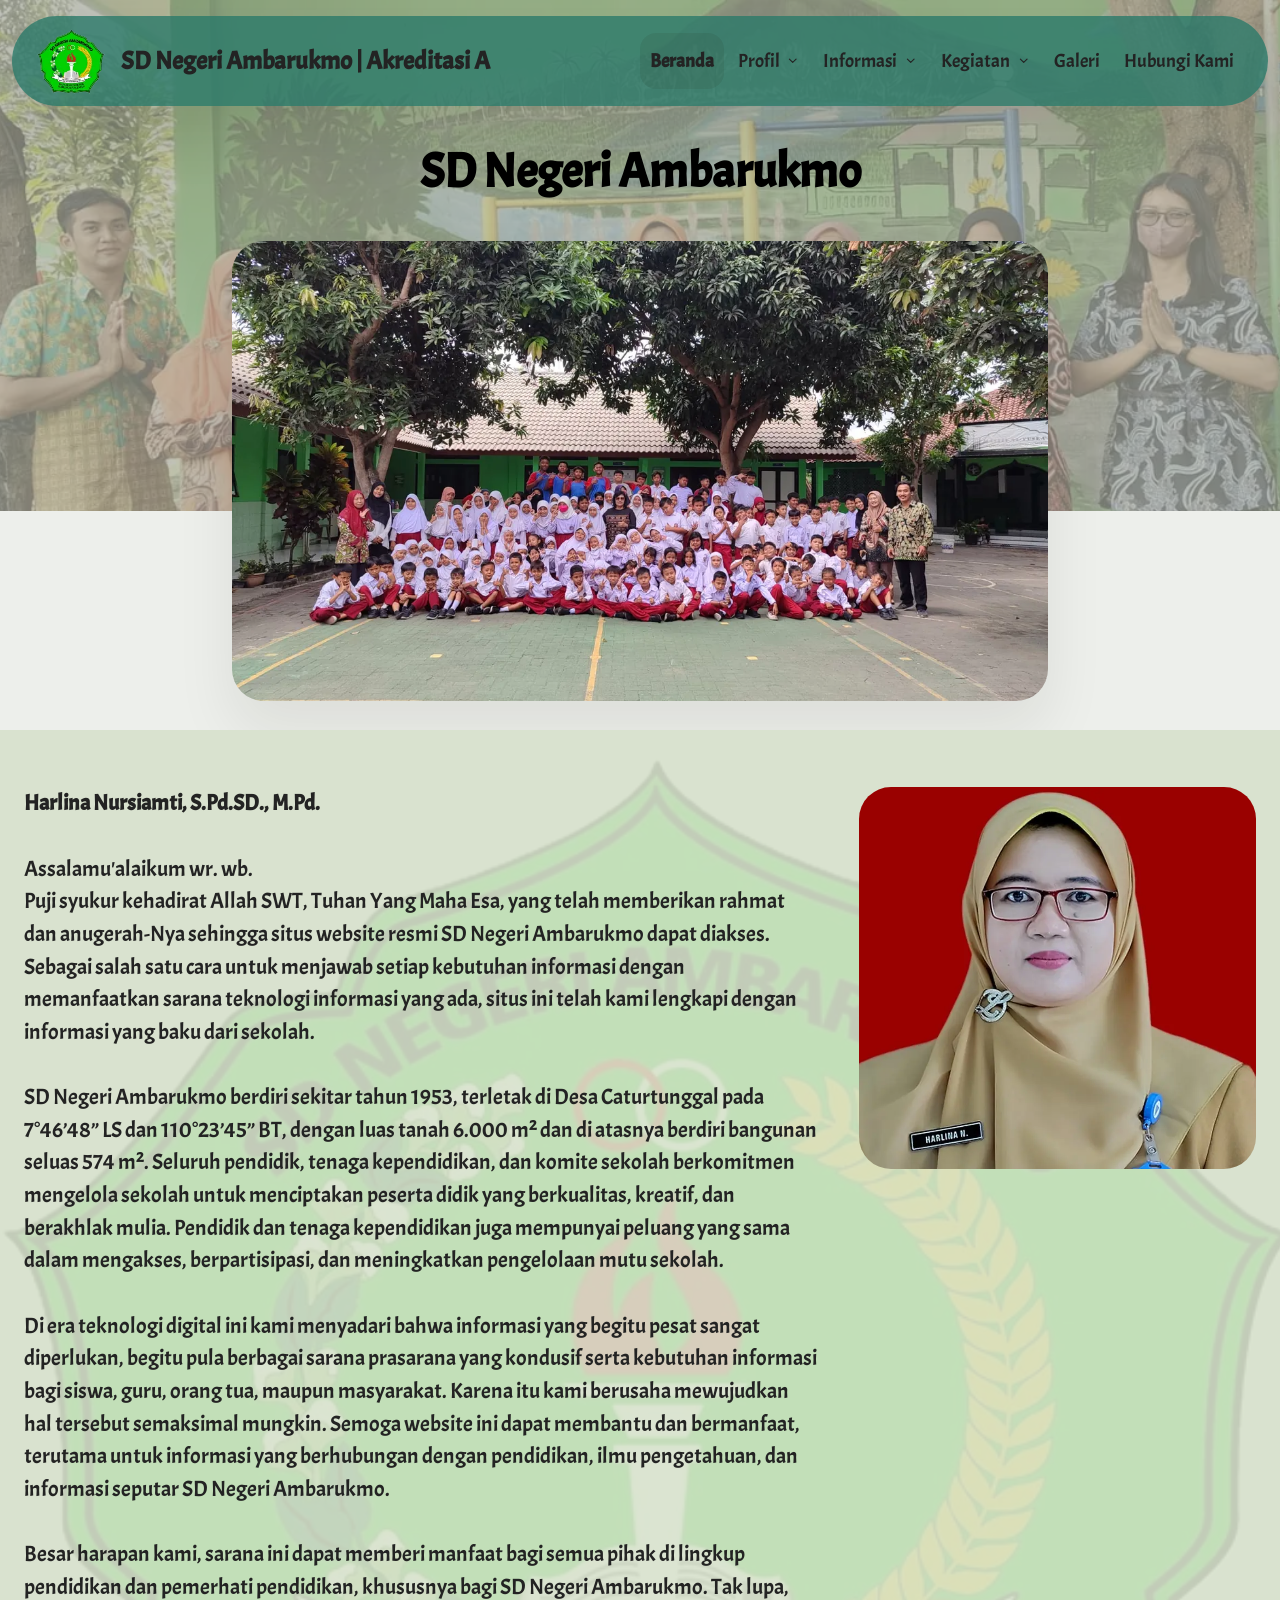
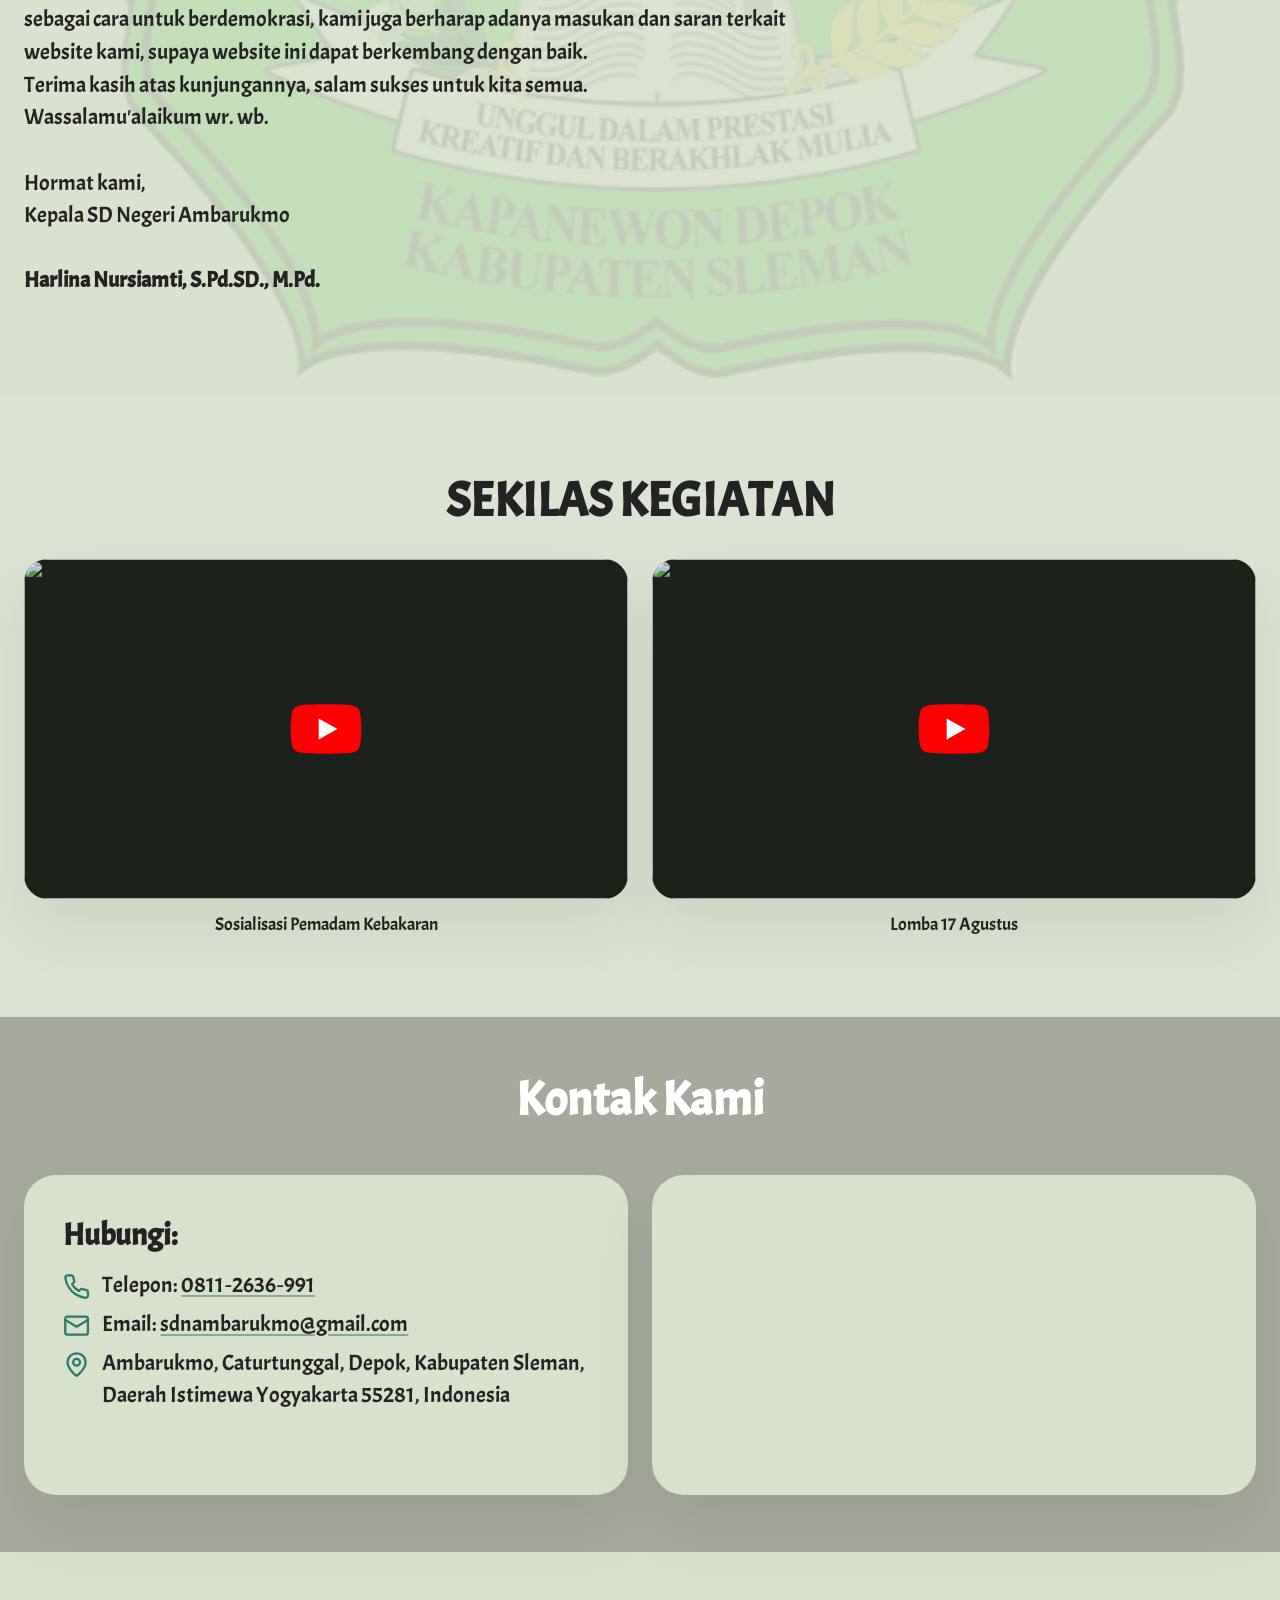
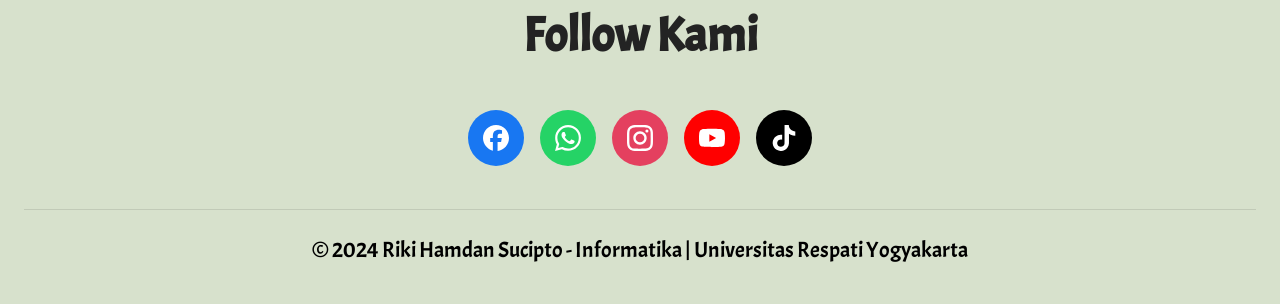
==== index.html @ 914d2e3a "Desain ulang halaman Ekstrakurikuler, Kegiatan Sekolah, SEDAMBA, dan Parenting - Ekstrakurikuler: ju" ====
<!DOCTYPE html>
<html lang="id">
<head>
<meta charset="utf-8">
<meta name="viewport" content="width=device-width, initial-scale=1">
<title>SD Negeri Ambarukmo | Akreditasi A - Caturtunggal, Depok, Sleman</title>
<meta name="description" content="Website resmi SD Negeri Ambarukmo, sekolah dasar terakreditasi A di Caturtunggal, Depok, Sleman, Yogyakarta. Profil, kegiatan, pendaftaran, dan kontak sekolah.">
<meta name="theme-color" content="#2b7a69">
<meta property="og:type" content="website">
<meta property="og:title" content="SD Negeri Ambarukmo | Akreditasi A - Caturtunggal, Depok, Sleman">
<meta property="og:description" content="Website resmi SD Negeri Ambarukmo, sekolah dasar terakreditasi A di Caturtunggal, Depok, Sleman, Yogyakarta. Profil, kegiatan, pendaftaran, dan kontak sekolah.">
<meta property="og:image" content="assets/img/foto-bersama.webp">
<link rel="icon" href="assets/img/logo-sd-2.webp" type="image/webp">
<link rel="preload" href="assets/fonts/acme-400.woff2" as="font" type="font/woff2" crossorigin>
<link rel="stylesheet" href="assets/css/style.css?v=d9c08ebc">
<style>@media (max-width:767px){[style*="assets/img/bg-video.webp"]{background-image:url(assets/img/bg-video-640.webp)!important}[style*="assets/img/ganti-bg-sdn.webp"]{background-image:url(assets/img/ganti-bg-sdn-640.webp)!important}}</style>
<script>document.documentElement.classList.add('js')</script>
</head>
<body>
<a class="skip-link" href="#konten">Langsung ke konten</a>
<header class="site-header">
  <nav class="navbar" aria-label="Menu utama">
    <a class="brand" href="index.html">
      <img src="assets/img/logo-sd-2.webp" width="66" height="62" alt="Logo SD Negeri Ambarukmo">
      <span class="brand__text">SD Negeri Ambarukmo<span class="brand__sep"> | </span><span class="brand__badge">Akreditasi A</span></span>
    </a>
    <button type="button" class="nav-toggle" aria-expanded="false" aria-controls="menu-utama" aria-label="Buka menu"><span></span><span></span><span></span></button>
    <div class="nav" id="menu-utama">
      <ul class="nav__list">
        <li class="nav__item"><a class="nav__link" href="index.html" aria-current="page">Beranda</a></li>
        <li class="nav__item nav__item--dropdown">
          <button type="button" class="nav__link" aria-expanded="false" aria-controls="dd-1">Profil<svg class="nav__caret" viewBox="0 0 24 24" fill="none" stroke="currentColor" stroke-width="2" stroke-linecap="round" stroke-linejoin="round" aria-hidden="true"><path d="m6 9 6 6 6-6"/></svg></button>
          <div class="dropdown" id="dd-1"><ul class="dropdown__list">
            <li><a href="visi-misi.html">Visi &amp; Misi</a></li>
            <li><a href="guru-pegawai.html">Guru &amp; Pegawai</a></li>
          </ul></div>
        </li>
        <li class="nav__item nav__item--dropdown">
          <button type="button" class="nav__link" aria-expanded="false" aria-controls="dd-2">Informasi<svg class="nav__caret" viewBox="0 0 24 24" fill="none" stroke="currentColor" stroke-width="2" stroke-linecap="round" stroke-linejoin="round" aria-hidden="true"><path d="m6 9 6 6 6-6"/></svg></button>
          <div class="dropdown" id="dd-2"><ul class="dropdown__list">
            <li><a href="pendaftaran.html">Pendaftaran</a></li>
            <li><a href="pengumuman.html">Pengumuman</a></li>
            <li><a href="fasilitas.html">Fasilitas</a></li>
          </ul></div>
        </li>
        <li class="nav__item nav__item--dropdown">
          <button type="button" class="nav__link" aria-expanded="false" aria-controls="dd-3">Kegiatan<svg class="nav__caret" viewBox="0 0 24 24" fill="none" stroke="currentColor" stroke-width="2" stroke-linecap="round" stroke-linejoin="round" aria-hidden="true"><path d="m6 9 6 6 6-6"/></svg></button>
          <div class="dropdown" id="dd-3"><ul class="dropdown__list">
            <li><a href="ekstrakurikuler.html">Ekstrakurikuler</a></li>
            <li><a href="kegiatan-sekolah.html">Kegiatan Sekolah</a></li>
            <li><a href="komunitas-sedamba.html">Komunitas Belajar SEDAMBA</a></li>
            <li><a href="parenting.html">Kegiatan Parenting</a></li>
          </ul></div>
        </li>
        <li class="nav__item"><a class="nav__link" href="galeri.html">Galeri</a></li>
        <li class="nav__item"><a class="nav__link" href="hubungi-kami.html">Hubungi Kami</a></li>
      </ul>
    </div>
  </nav>
</header>
<main id="konten">
<section class="hero parallax" style="background-image:url(assets/img/ganti-bg-sdn.webp)">
  <div class="container">
    <h1 class="d2"><b>SD Negeri Ambarukmo</b></h1>
    <div class="ph hero__img"><img src="assets/img/foto-bersama.webp" srcset="assets/img/foto-bersama-640.webp 640w, assets/img/foto-bersama.webp 1200w" sizes="(max-width: 860px) 100vw, 816px" width="1200" height="676" alt="Foto bersama siswa dan guru di halaman SD Negeri Ambarukmo" fetchpriority="high" decoding="async"></div>
  </div>
</section>
<section class="section" style="background-image:url(assets/img/logo-sd.webp);--overlay:var(--sage);--overlay-opacity:0.9;padding-top:clamp(3rem,2rem + 2vw,4rem);padding-bottom:clamp(4rem,3rem + 4vw,9rem)" aria-labelledby="sambutan">
  <div class="container">
    <div class="welcome">
      <div class="welcome__text d7" data-reveal>
        <h2 class="sr-only" id="sambutan">Sambutan Kepala Sekolah</h2>
        <p><b>Harlina Nursiamti, S.Pd.SD., M.Pd.</b></p>
        <p>Assalamu'alaikum wr. wb.<br>Puji syukur kehadirat Allah SWT, Tuhan Yang Maha Esa, yang telah memberikan rahmat dan anugerah-Nya sehingga situs website resmi SD Negeri Ambarukmo dapat diakses. Sebagai salah satu cara untuk menjawab setiap kebutuhan informasi dengan memanfaatkan sarana teknologi informasi yang ada, situs ini telah kami lengkapi dengan informasi yang baku dari sekolah.</p>
        <p>SD Negeri Ambarukmo berdiri sekitar tahun 1953, terletak di Desa Caturtunggal pada 7°46’48” LS dan 110°23’45” BT, dengan luas tanah 6.000 m² dan di atasnya berdiri bangunan seluas 574 m². Seluruh pendidik, tenaga kependidikan, dan komite sekolah berkomitmen mengelola sekolah untuk menciptakan peserta didik yang berkualitas, kreatif, dan berakhlak mulia. Pendidik dan tenaga kependidikan juga mempunyai peluang yang sama dalam mengakses, berpartisipasi, dan meningkatkan pengelolaan mutu sekolah.</p>
        <p>Di era teknologi digital ini kami menyadari bahwa informasi yang begitu pesat sangat diperlukan, begitu pula berbagai sarana prasarana yang kondusif serta kebutuhan informasi bagi siswa, guru, orang tua, maupun masyarakat. Karena itu kami berusaha mewujudkan hal tersebut semaksimal mungkin. Semoga website ini dapat membantu dan bermanfaat, terutama untuk informasi yang berhubungan dengan pendidikan, ilmu pengetahuan, dan informasi seputar SD Negeri Ambarukmo.</p>
        <p>Besar harapan kami, sarana ini dapat memberi manfaat bagi semua pihak di lingkup pendidikan dan pemerhati pendidikan, khususnya bagi SD Negeri Ambarukmo. Tak lupa, sebagai cara untuk berdemokrasi, kami juga berharap adanya masukan dan saran terkait website kami, supaya website ini dapat berkembang dengan baik.<br>Terima kasih atas kunjungannya, salam sukses untuk kita semua.<br>Wassalamu'alaikum wr. wb.</p>
        <p>Hormat kami,<br>Kepala SD Negeri Ambarukmo</p>
        <p><b>Harlina Nursiamti, S.Pd.SD., M.Pd.</b></p>
      </div>
      <div data-reveal style="--delay:150ms" class="ph welcome__img"><img src="assets/img/foto-kepsek-2.webp" width="726" height="697" alt="Harlina Nursiamti, Kepala SD Negeri Ambarukmo" loading="lazy" decoding="async"></div>
    </div>
  </div>
</section>
<section class="section parallax" style="background-image:url(assets/img/bg-video.webp);--overlay:var(--sage);--overlay-opacity:.8" aria-labelledby="sekilas">
  <div class="container">
    <h2 class="d2 title title--sm" id="sekilas" data-reveal><b>SEKILAS KEGIATAN</b></h2>
    <div class="video-grid">
      <div data-reveal style="--delay:0ms">
        <button type="button" class="yt" data-id="W-Ch2rx0Jng" aria-label="Putar video: Sosialisasi Pemadam Kebakaran">
          <img src="https://i.ytimg.com/vi/W-Ch2rx0Jng/hqdefault.jpg" alt="" loading="lazy" decoding="async" width="480" height="360"><svg class="yt__play" viewBox="0 0 68 48" aria-hidden="true"><path d="M66.5 7.7a8.5 8.5 0 0 0-6-6C55.2.3 34 .3 34 .3s-21.2 0-26.5 1.4a8.5 8.5 0 0 0-6 6C.1 13 .1 24 .1 24s0 11 1.4 16.3a8.5 8.5 0 0 0 6 6C12.8 47.7 34 47.7 34 47.7s21.2 0 26.5-1.4a8.5 8.5 0 0 0 6-6C67.9 35 67.9 24 67.9 24s0-11-1.4-16.3z" fill="#f00"/><path d="m45 24-18-10v20z" fill="#fff"/></svg>
        </button>
        <p class="video-caption d4">Sosialisasi Pemadam Kebakaran</p>
      </div>
      <div data-reveal style="--delay:120ms">
        <button type="button" class="yt" data-id="mRiZIkrYxCs" aria-label="Putar video: Lomba 17 Agustus">
          <img src="https://i.ytimg.com/vi/mRiZIkrYxCs/hqdefault.jpg" alt="" loading="lazy" decoding="async" width="480" height="360"><svg class="yt__play" viewBox="0 0 68 48" aria-hidden="true"><path d="M66.5 7.7a8.5 8.5 0 0 0-6-6C55.2.3 34 .3 34 .3s-21.2 0-26.5 1.4a8.5 8.5 0 0 0-6 6C.1 13 .1 24 .1 24s0 11 1.4 16.3a8.5 8.5 0 0 0 6 6C12.8 47.7 34 47.7 34 47.7s21.2 0 26.5-1.4a8.5 8.5 0 0 0 6-6C67.9 35 67.9 24 67.9 24s0-11-1.4-16.3z" fill="#f00"/><path d="m45 24-18-10v20z" fill="#fff"/></svg>
        </button>
        <p class="video-caption d4">Lomba 17 Agustus</p>
      </div>
    </div>
  </div>
</section>
<section class="section section--tight section--contact" aria-labelledby="kontak">
  <div class="container">
    <h2 class="d2 title section-title" id="kontak" data-reveal><b>Kontak Kami</b></h2>
    <div class="contact">
      <div class="contact__card" data-reveal>
        <h3 class="d5"><b>Hubungi:</b></h3>
        <ul class="contact__list d7">
          <li><svg viewBox="0 0 24 24" fill="none" stroke="currentColor" stroke-width="2" stroke-linecap="round" stroke-linejoin="round" aria-hidden="true"><path d="M22 16.9v3a2 2 0 0 1-2.2 2 19.8 19.8 0 0 1-8.6-3.1 19.5 19.5 0 0 1-6-6A19.8 19.8 0 0 1 2.1 4.2 2 2 0 0 1 4.1 2h3a2 2 0 0 1 2 1.7c.1 1 .4 1.9.7 2.8a2 2 0 0 1-.5 2.1L8 9.9a16 16 0 0 0 6 6l1.3-1.3a2 2 0 0 1 2.1-.4c.9.3 1.8.6 2.8.7a2 2 0 0 1 1.7 2z"/></svg><span>Telepon: <a href="tel:+628112636991">0811&#8209;2636&#8209;991</a></span></li>
          
          <li><svg viewBox="0 0 24 24" fill="none" stroke="currentColor" stroke-width="2" stroke-linecap="round" stroke-linejoin="round" aria-hidden="true"><rect x="2" y="4" width="20" height="16" rx="2"/><path d="m22 7-10 6L2 7"/></svg><span>Email: <a href="mailto:sdnambarukmo@gmail.com">sdnambarukmo@gmail.com</a></span></li>
          <li><svg viewBox="0 0 24 24" fill="none" stroke="currentColor" stroke-width="2" stroke-linecap="round" stroke-linejoin="round" aria-hidden="true"><path d="M20 10c0 6-8 12-8 12S4 16 4 10a8 8 0 0 1 16 0z"/><circle cx="12" cy="10" r="3"/></svg><span>Ambarukmo, Caturtunggal, Depok, Kabupaten Sleman, Daerah Istimewa Yogyakarta 55281, Indonesia</span></li>
        </ul>
      </div>
      <div class="map" data-reveal style="--delay:120ms">
        <iframe src="https://www.google.com/maps?q=SD+Negeri+Ambarukmo,+Caturtunggal,+Depok,+Sleman&output=embed" title="Peta lokasi SD Negeri Ambarukmo" loading="lazy" referrerpolicy="no-referrer-when-downgrade"></iframe>
      </div>
    </div>
  </div>
</section>
</main>
<footer class="site-footer" aria-labelledby="follow">
  <div class="container">
    <h2 class="d2 title" id="follow" data-reveal><b>Follow Kami</b></h2>
    <div class="social" data-reveal>
      <a href="https://www.facebook.com/sdnambarukmo" target="_blank" rel="noopener" style="--c:#1877f2" aria-label="Facebook SD Negeri Ambarukmo"><svg viewBox="0 0 24 24" aria-hidden="true"><path d="M9.101 23.691v-7.98H6.627v-3.667h2.474v-1.58c0-4.085 1.848-5.978 5.858-5.978.401 0 .955.042 1.468.103a8.68 8.68 0 0 1 1.141.195v3.325a8.623 8.623 0 0 0-.653-.036 26.805 26.805 0 0 0-.733-.009c-.707 0-1.259.096-1.675.309a1.686 1.686 0 0 0-.679.622c-.258.42-.374.995-.374 1.752v1.297h3.919l-.386 2.103-.287 1.564h-3.246v8.245C19.396 23.238 24 18.179 24 12.044c0-6.627-5.373-12-12-12s-12 5.373-12 12c0 5.628 3.874 10.35 9.101 11.647Z"/></svg></a>
      <a href="https://wa.me/6281328783862" target="_blank" rel="noopener" style="--c:#25d366" aria-label="WhatsApp SD Negeri Ambarukmo"><svg viewBox="0 0 24 24" aria-hidden="true"><path d="M17.472 14.382c-.297-.149-1.758-.867-2.03-.967-.273-.099-.471-.148-.67.15-.197.297-.767.966-.94 1.164-.173.199-.347.223-.644.075-.297-.15-1.255-.463-2.39-1.475-.883-.788-1.48-1.761-1.653-2.059-.173-.297-.018-.458.13-.606.134-.133.298-.347.446-.52.149-.174.198-.298.298-.497.099-.198.05-.371-.025-.52-.075-.149-.669-1.612-.916-2.207-.242-.579-.487-.5-.669-.51-.173-.008-.371-.01-.57-.01-.198 0-.52.074-.792.372-.272.297-1.04 1.016-1.04 2.479 0 1.462 1.065 2.875 1.213 3.074.149.198 2.096 3.2 5.077 4.487.709.306 1.262.489 1.694.625.712.227 1.36.195 1.871.118.571-.085 1.758-.719 2.006-1.413.248-.694.248-1.289.173-1.413-.074-.124-.272-.198-.57-.347m-5.421 7.403h-.004a9.87 9.87 0 01-5.031-1.378l-.361-.214-3.741.982.998-3.648-.235-.374a9.86 9.86 0 01-1.51-5.26c.001-5.45 4.436-9.884 9.888-9.884 2.64 0 5.122 1.03 6.988 2.898a9.825 9.825 0 012.893 6.994c-.003 5.45-4.437 9.884-9.885 9.884m8.413-18.297A11.815 11.815 0 0012.05 0C5.495 0 .16 5.335.157 11.892c0 2.096.547 4.142 1.588 5.945L.057 24l6.305-1.654a11.882 11.882 0 005.683 1.448h.005c6.554 0 11.89-5.335 11.893-11.893a11.821 11.821 0 00-3.48-8.413Z"/></svg></a>
      <a href="https://www.instagram.com/sdn_ambarukmo" target="_blank" rel="noopener" style="--c:#e4405f" aria-label="Instagram SD Negeri Ambarukmo"><svg viewBox="0 0 24 24" aria-hidden="true"><path d="M7.0301.084c-1.2768.0602-2.1487.264-2.911.5634-.7888.3075-1.4575.72-2.1228 1.3877-.6652.6677-1.075 1.3368-1.3802 2.127-.2954.7638-.4956 1.6365-.552 2.914-.0564 1.2775-.0689 1.6882-.0626 4.947.0062 3.2586.0206 3.6671.0825 4.9473.061 1.2765.264 2.1482.5635 2.9107.308.7889.72 1.4573 1.388 2.1228.6679.6655 1.3365 1.0743 2.1285 1.38.7632.295 1.6361.4961 2.9134.552 1.2773.056 1.6884.069 4.9462.0627 3.2578-.0062 3.668-.0207 4.9478-.0814 1.28-.0607 2.147-.2652 2.9098-.5633.7889-.3086 1.4578-.72 2.1228-1.3881.665-.6682 1.0745-1.3378 1.3795-2.1284.2957-.7632.4966-1.636.552-2.9124.056-1.2809.0692-1.6898.063-4.948-.0063-3.2583-.021-3.6668-.0817-4.9465-.0607-1.2797-.264-2.1487-.5633-2.9117-.3084-.7889-.72-1.4568-1.3876-2.1228C21.2982 1.33 20.628.9208 19.8378.6165 19.074.321 18.2017.1197 16.9244.0645 15.6471.0093 15.236-.005 11.977.0014 8.718.0076 8.31.0215 7.0301.0839m.1402 21.6932c-1.17-.0509-1.8053-.2453-2.2287-.408-.5606-.216-.96-.4771-1.3819-.895-.422-.4178-.6811-.8186-.9-1.378-.1644-.4234-.3624-1.058-.4171-2.228-.0595-1.2645-.072-1.6442-.079-4.848-.007-3.2037.0053-3.583.0607-4.848.05-1.169.2456-1.805.408-2.2282.216-.5613.4762-.96.895-1.3816.4188-.4217.8184-.6814 1.3783-.9003.423-.1651 1.0575-.3614 2.227-.4171 1.2655-.06 1.6447-.072 4.848-.079 3.2033-.007 3.5835.005 4.8495.0608 1.169.0508 1.8053.2445 2.228.408.5608.216.96.4754 1.3816.895.4217.4194.6816.8176.9005 1.3787.1653.4217.3617 1.056.4169 2.2263.0602 1.2655.0739 1.645.0796 4.848.0058 3.203-.0055 3.5834-.061 4.848-.051 1.17-.245 1.8055-.408 2.2294-.216.5604-.4763.96-.8954 1.3814-.419.4215-.8181.6811-1.3783.9-.4224.1649-1.0577.3617-2.2262.4174-1.2656.0595-1.6448.072-4.8493.079-3.2045.007-3.5825-.006-4.848-.0608M16.953 5.5864A1.44 1.44 0 1 0 18.39 4.144a1.44 1.44 0 0 0-1.437 1.4424M5.8385 12.012c.0067 3.4032 2.7706 6.1557 6.173 6.1493 3.4026-.0065 6.157-2.7701 6.1506-6.1733-.0065-3.4032-2.771-6.1565-6.174-6.1498-3.403.0067-6.156 2.771-6.1496 6.1738M8 12.0077a4 4 0 1 1 4.008 3.9921A3.9996 3.9996 0 0 1 8 12.0077"/></svg></a>
      <a href="https://www.youtube.com/@sdnambarukmo7962" target="_blank" rel="noopener" style="--c:#ff0000" aria-label="YouTube SD Negeri Ambarukmo"><svg viewBox="0 0 24 24" aria-hidden="true"><path d="M23.498 6.186a3.016 3.016 0 0 0-2.122-2.136C19.505 3.545 12 3.545 12 3.545s-7.505 0-9.377.505A3.017 3.017 0 0 0 .502 6.186C0 8.07 0 12 0 12s0 3.93.502 5.814a3.016 3.016 0 0 0 2.122 2.136c1.871.505 9.376.505 9.376.505s7.505 0 9.377-.505a3.015 3.015 0 0 0 2.122-2.136C24 15.93 24 12 24 12s0-3.93-.502-5.814zM9.545 15.568V8.432L15.818 12l-6.273 3.568z"/></svg></a>
      <a href="https://www.tiktok.com/@sdnegeriambarukmo" target="_blank" rel="noopener" style="--c:#000000" aria-label="TikTok SD Negeri Ambarukmo"><svg viewBox="0 0 24 24" aria-hidden="true"><path d="M12.525.02c1.31-.02 2.61-.01 3.91-.02.08 1.53.63 3.09 1.75 4.17 1.12 1.11 2.7 1.62 4.24 1.79v4.03c-1.44-.05-2.89-.35-4.2-.97-.57-.26-1.1-.59-1.62-.93-.01 2.92.01 5.84-.02 8.75-.08 1.4-.54 2.79-1.35 3.94-1.31 1.92-3.58 3.17-5.91 3.21-1.43.08-2.86-.31-4.08-1.03-2.02-1.19-3.44-3.37-3.65-5.71-.02-.5-.03-1-.01-1.49.18-1.9 1.12-3.72 2.58-4.96 1.66-1.44 3.98-2.13 6.15-1.72.02 1.48-.04 2.96-.04 4.44-.99-.32-2.15-.23-3.02.37-.63.41-1.11 1.04-1.36 1.75-.21.51-.15 1.07-.14 1.61.24 1.64 1.82 3.02 3.5 2.87 1.12-.01 2.19-.66 2.77-1.61.19-.33.4-.67.41-1.06.1-1.79.06-3.57.07-5.36.01-4.03-.01-8.05.02-12.07z"/></svg></a>
    </div>
    <p class="copyright d7">© 2024 Riki Hamdan Sucipto - Informatika | Universitas Respati Yogyakarta</p>
  </div>
</footer>
<script src="assets/js/main.js?v=ad263954" defer></script>
</body>
</html>
---- assets/css/style.css ----
/* SD Negeri Ambarukmo: gaya utama (meniru tema StartM5 dari versi Mobirise) */

@font-face{font-family:'Acme';font-style:normal;font-weight:400;font-display:swap;src:url(../fonts/acme-400.woff2) format('woff2')}
@font-face{font-family:'Kanit';font-style:normal;font-weight:300;font-display:swap;src:url(../fonts/kanit-300.woff2) format('woff2')}
@font-face{font-family:'Kanit';font-style:normal;font-weight:700;font-display:swap;src:url(../fonts/kanit-700.woff2) format('woff2')}

:root{
  --primary:#2b7a69;
  --primary-dark:#1f5e50;
  --mint:#bcef9b;
  --sage:#d7e1cc;
  --light:#edefeb;
  --gray:#a6a99c;
  --olive:#757b62;
  --text:#232323;
  --white:#fff;
  --radius:2rem;
  --radius-sm:1rem;
  --shadow:0 30px 60px 0 rgba(27,31,10,.08);
  --shadow-hover:0 18px 40px -12px rgba(27,31,10,.28);
  --ease:cubic-bezier(.22,.61,.36,1);
  --menu-h:90px;
  --font:'Acme',system-ui,-apple-system,'Segoe UI',sans-serif;
  --font-display:'Kanit','Acme',system-ui,sans-serif;
}

*,*::before,*::after{box-sizing:border-box}
html{scroll-behavior:smooth;-webkit-text-size-adjust:100%}
body{margin:0;font-family:var(--font);font-size:1.0625rem;line-height:1.5;color:var(--text);background:var(--light);overflow-x:hidden;-webkit-font-smoothing:antialiased}
img{display:block;max-width:100%;height:auto}
[hidden]{display:none!important}
a{color:var(--primary)}
a:hover{color:var(--primary-dark)}
b,strong{font-weight:700}
h1,h2,h3,h4,h5,h6,p,ul{margin:0}
button{font:inherit;color:inherit}
:focus-visible{outline:3px solid var(--primary);outline-offset:3px;border-radius:6px}
.sr-only{position:absolute;width:1px;height:1px;padding:0;margin:-1px;overflow:hidden;clip:rect(0,0,0,0);white-space:nowrap;border:0}
.skip-link{position:fixed;left:1rem;top:-4rem;z-index:2000;background:var(--primary);color:#fff;padding:.75rem 1.25rem;border-radius:100px;text-decoration:none;transition:top .2s}
.skip-link:focus{top:1rem;color:#fff}

/* ---------- tipografi (skala display Mobirise) ---------- */
.d1{font-family:var(--font-display);font-weight:300;font-size:clamp(2.4rem,1.55rem + 2.9vw,4rem);line-height:1.1}
.d2{font-family:var(--font);font-weight:400;font-size:clamp(2rem,1.45rem + 1.9vw,3rem);line-height:1.1}
.d5{font-family:var(--font);font-weight:400;font-size:clamp(1.45rem,1.2rem + .9vw,2rem);line-height:1.4}
.d7{font-family:var(--font);font-weight:400;font-size:clamp(1.1rem,1rem + .45vw,1.4rem);line-height:1.5}
.d4{font-family:var(--font);font-weight:400;font-size:clamp(1rem,.95rem + .25vw,1.2rem);line-height:1.5}
.center{text-align:center}
.title{text-align:center;margin-bottom:3rem}
.title--sm{margin-bottom:2rem}

/* ---------- layout ---------- */
.container{width:100%;max-width:1320px;margin-inline:auto;padding-inline:12px}
.container--narrow{max-width:800px}
.container-fluid{width:100%;padding-inline:12px}
@media (min-width:768px){.container{padding-inline:24px}}
@media (min-width:1400px){.container{padding-inline:12px}}

.section{position:relative;padding-block:clamp(3.5rem,2.5rem + 3vw,6rem);background:var(--bg-color,var(--light)) center/cover no-repeat;isolation:isolate}
.section::before{content:"";position:absolute;inset:0;z-index:-1;background:var(--overlay,transparent);opacity:var(--overlay-opacity,1);pointer-events:none}
.section--tight{padding-block:clamp(2.5rem,2rem + 2vw,5rem)}
.section--after-menu{padding-top:calc(var(--menu-h) + 2rem + clamp(1.5rem,1rem + 2vw,3rem))}

/* ---------- menu ---------- */
.site-header{position:fixed;top:0;left:0;right:0;z-index:1000;padding:1rem 12px 0;transition:padding .3s var(--ease);pointer-events:none}
.navbar{pointer-events:auto;position:relative;max-width:1320px;margin-inline:auto;min-height:var(--menu-h);display:flex;align-items:center;gap:1rem;padding:.5rem 1.5rem .5rem 2rem;border-radius:calc(var(--menu-h) / 2);background:rgba(43,122,105,.8);box-shadow:var(--shadow);transition:min-height .3s var(--ease),background-color .3s var(--ease),border-radius .3s var(--ease),box-shadow .3s var(--ease)}
.is-scrolled .navbar{--menu-h:72px;background:rgba(43,122,105,.94);box-shadow:0 12px 32px rgba(27,31,10,.18)}
.brand{display:flex;align-items:center;gap:1rem;min-width:0;text-decoration:none;color:var(--text)}
.brand:hover{color:var(--text)}
.brand img{height:4.1rem;width:auto;flex:none;transition:height .3s var(--ease)}
.is-scrolled .brand img{height:3.25rem}
.brand__text{font-size:2rem;line-height:1.15;font-weight:700}
.brand__badge{font-weight:700}
.nav{margin-left:auto}
.nav__list{list-style:none;display:flex;align-items:center;gap:.25rem;padding:0}
.nav__link{display:inline-flex;align-items:center;gap:.4rem;padding:16px;border-radius:1rem;font-size:1.2rem;line-height:1.5;color:var(--text);text-decoration:none;background:none;border:0;cursor:pointer;transition:background-color .25s var(--ease)}
.nav__link:hover,.nav__link[aria-current="page"],.nav__item--open>.nav__link{background:rgba(27,31,10,.08);color:var(--text)}
.nav__link[aria-current="page"]{font-weight:700}
.nav__caret{width:.7em;height:.7em;transition:transform .3s var(--ease)}
.nav__item{position:relative}
.nav__item--open>.nav__link .nav__caret{transform:rotate(180deg)}
.dropdown__list{list-style:none;margin:0;padding:0}
.dropdown{padding:12px 4px;min-width:15rem;border-radius:1.5rem;background:rgba(43,122,105,.96);box-shadow:var(--shadow)}
.dropdown a{display:block;padding:12px;margin:0 8px;border-radius:.5rem;color:var(--text);text-decoration:none;font-size:1rem;transition:background-color .2s,padding-left .25s var(--ease)}
.dropdown a:hover,.dropdown a[aria-current="page"]{background:rgba(27,31,10,.08);padding-left:18px}
.dropdown a[aria-current="page"]{font-weight:700}
.nav-toggle{display:none;margin-left:auto;width:48px;height:48px;border:0;border-radius:50%;background:none;cursor:pointer;position:relative}
.nav-toggle span{position:absolute;left:9px;right:9px;height:2px;background:var(--mint);border-radius:2px;transition:transform .3s var(--ease),opacity .2s,top .3s var(--ease)}
.nav-toggle span:nth-child(1){top:16px}.nav-toggle span:nth-child(2){top:23px}.nav-toggle span:nth-child(3){top:30px}
.nav-open .nav-toggle span:nth-child(1){top:23px;transform:rotate(45deg)}
.nav-open .nav-toggle span:nth-child(2){opacity:0}
.nav-open .nav-toggle span:nth-child(3){top:23px;transform:rotate(-45deg)}

@media (min-width:1101px){
  .dropdown{position:absolute;top:calc(100% + 10px);left:0;opacity:0;visibility:hidden;transform:translateY(8px);transition:opacity .25s var(--ease),transform .25s var(--ease),visibility .25s}
  .dropdown::before{content:"";position:absolute;left:0;right:0;top:-12px;height:12px}
  .nav__item--dropdown:hover>.dropdown,.nav__item--open>.dropdown{opacity:1;visibility:visible;transform:none}
  .nav__item--dropdown:hover>.nav__link .nav__caret{transform:rotate(180deg)}
}
@media (max-width:1400px) and (min-width:1101px){.brand__text{font-size:1.55rem;white-space:nowrap}.nav__link{padding:14px 10px;white-space:nowrap}.navbar{padding-left:1.5rem}}
@media (max-width:1100px){
  :root{--menu-h:64px}
  .is-scrolled .navbar{--menu-h:60px}
  .site-header{padding:.75rem 10px 0}
  .navbar{flex-wrap:wrap;padding:.4rem .5rem .4rem 1rem;border-radius:32px;gap:0}
  .brand{gap:.6rem;flex:1}
  .brand img,.is-scrolled .brand img{height:44px}
  .brand__text{font-size:1.15rem;line-height:1.15}
  .brand__sep{display:none}
  .brand__badge{display:block;font-size:.85rem;font-weight:400;opacity:.85}
  .nav-toggle{display:block}
  .nav{flex-basis:100%;display:grid;grid-template-rows:0fr;transition:grid-template-rows .35s var(--ease)}
  .nav>.nav__list{overflow:hidden;min-height:0;flex-direction:column;align-items:stretch;gap:0}
  .nav-open .nav{grid-template-rows:1fr}
  .nav-open .navbar{background:rgba(43,122,105,.98);box-shadow:0 20px 50px rgba(27,31,10,.3)}
  .nav-open .nav>.nav__list{padding:.5rem 0 .75rem;max-height:calc(100dvh - 7rem);overflow-y:auto}
  .nav__link{width:100%;justify-content:space-between;padding:12px 14px}
  .dropdown{display:grid;grid-template-rows:0fr;padding:0;min-width:0;background:rgba(27,31,10,.06);box-shadow:none;border-radius:1rem;transition:grid-template-rows .3s var(--ease),margin .3s}
  .dropdown__list{overflow:hidden;min-height:0;padding:0}
  .nav__item--open .dropdown__list{padding:6px 0}
  .nav__item--open>.dropdown{grid-template-rows:1fr;margin:.25rem 0 .5rem}
  .dropdown a{margin:0 6px}
}

/* ---------- tombol ---------- */
.btn{display:inline-flex;align-items:center;justify-content:center;gap:.5rem;padding:.75rem 1.75rem;border-radius:100px;border:2px solid var(--primary);background:var(--primary);color:#fff;font-family:var(--font);font-weight:700;font-size:1.05rem;text-decoration:none;cursor:pointer;transition:background-color .25s,border-color .25s,transform .25s var(--ease),box-shadow .25s}
.btn:hover{background:var(--primary-dark);border-color:var(--primary-dark);color:#fff;transform:translateY(-2px);box-shadow:0 10px 24px -8px rgba(31,94,80,.55)}
.btn svg{width:1.2em;height:1.2em}

/* ---------- foto ---------- */
.ph{position:relative;overflow:hidden;border-radius:var(--radius);background:rgba(27,31,10,.06)}
.ph img{width:100%;height:100%;object-fit:cover;transition:transform .6s var(--ease)}
.ph--natural img{height:auto}
.zoomable{cursor:zoom-in}
.zoomable:hover img{transform:scale(1.04)}
.zoomable::after{content:"";position:absolute;inset:0;background:rgba(43,122,105,0) url("data:image/svg+xml,%3Csvg xmlns='http://www.w3.org/2000/svg' width='44' height='44' viewBox='0 0 24 24' fill='none' stroke='white' stroke-width='2' stroke-linecap='round'%3E%3Ccircle cx='11' cy='11' r='7'/%3E%3Cpath d='m20 20-3.5-3.5M11 8v6M8 11h6'/%3E%3C/svg%3E") center/44px no-repeat;opacity:0;transition:opacity .3s var(--ease),background-color .3s var(--ease)}
.zoomable:hover::after,.zoomable:focus-visible::after{opacity:1;background-color:rgba(43,122,105,.35)}
button.ph{padding:0;border:0;width:100%;display:block}

/* ---------- hero (header05) ---------- */
.hero{position:relative;padding:calc(var(--menu-h) + 1rem + clamp(1.5rem,1rem + 2vw,2.5rem)) 0 clamp(1.5rem,1rem + 1vw,3rem);background:var(--gray) center/cover no-repeat;isolation:isolate;text-align:center}
.hero::before{content:"";position:absolute;inset:0;z-index:-2;background:var(--gray);opacity:.7}
.hero::after{content:"";position:absolute;left:0;right:0;bottom:0;height:30%;z-index:-1;background:var(--light)}
.hero h1{color:#000;margin-bottom:clamp(2rem,1.5rem + 1.5vw,3rem)}
.hero__img{max-width:816px;margin-inline:auto;aspect-ratio:1694/954;box-shadow:var(--shadow)}

/* ---------- sambutan (image05) ---------- */
.welcome{display:grid;gap:2.5rem;align-items:start}
.welcome__text{text-align:left}
.welcome__text p+p{margin-top:1.5em}
.welcome__img{aspect-ratio:896/860}
@media (min-width:992px){.welcome{grid-template-columns:2fr 1fr}.welcome__img{position:sticky;top:calc(var(--menu-h) + 2rem)}}
@media (max-width:991px){.welcome__img{order:-1;max-width:420px;width:100%;margin-inline:auto}}

/* ---------- video ---------- */
.video-grid{display:grid;gap:2rem 1.5rem;margin-top:1.5rem}
@media (min-width:768px){.video-grid{grid-template-columns:1fr 1fr}}
.video-grid--single{max-width:1186px;margin-inline:auto;grid-template-columns:1fr!important}
.yt{position:relative;display:block;width:100%;aspect-ratio:16/9;border:0;padding:0;border-radius:1.5rem;overflow:hidden;background:#1d211b;cursor:pointer;box-shadow:var(--shadow)}
.yt img{width:100%;height:100%;object-fit:cover;opacity:.88;transition:opacity .3s,transform .6s var(--ease)}
.yt:hover img{opacity:1;transform:scale(1.03)}
.yt__play{position:absolute;left:50%;top:50%;width:72px;height:50px;transform:translate(-50%,-50%);transition:transform .3s var(--ease)}
.yt:hover .yt__play{transform:translate(-50%,-50%) scale(1.1)}
.yt iframe{position:absolute;inset:0;width:100%;height:100%;border:0}
.video-caption{text-align:center;padding-top:.75rem}

/* ---------- kontak (contacts02) ---------- */
.contact{display:grid;gap:1.5rem}
@media (min-width:768px){.contact{grid-template-columns:1fr 1fr}}
.contact__card{background:var(--sage);border-radius:var(--radius);padding:clamp(1.75rem,1.25rem + 1.5vw,2.75rem);box-shadow:var(--shadow)}
.contact__card h3{margin-bottom:.75rem}
.contact__list{list-style:none;padding:0;display:grid;gap:.4rem}
.contact__list li{display:flex;gap:.75rem;align-items:flex-start}
.contact__list svg{flex:none;width:1.25em;height:1.25em;margin-top:.2em;color:var(--primary)}
.contact__list a{color:var(--text);text-decoration-color:rgba(43,122,105,.5);text-underline-offset:3px}
.contact__list a:hover{color:var(--primary)}
.map{border-radius:var(--radius);overflow:hidden;min-height:320px;background:var(--sage);box-shadow:var(--shadow)}
.map iframe{width:100%;height:100%;min-height:320px;border:0;display:block}
.section--contact{--bg-color:var(--gray)}
.section--contact .section-title{color:#fff}

/* ---------- sosial (social04 & social06) ---------- */
.social{display:flex;flex-wrap:wrap;justify-content:center;gap:1rem}
.social a{width:56px;height:56px;border-radius:50%;display:grid;place-items:center;background:var(--c);color:#fff;transition:transform .3s var(--ease),box-shadow .3s}
.social a:hover{transform:translateY(-4px) scale(1.06);box-shadow:0 12px 24px -8px var(--c);color:#fff}
.social svg{width:26px;height:26px;fill:currentColor}
.social-list{display:grid;gap:1.5rem;margin-top:2rem}
@media (min-width:576px){.social-list{grid-template-columns:repeat(2,1fr)}}
@media (min-width:992px){.social-list{grid-template-columns:repeat(4,1fr)}}
.social-list a{display:flex;align-items:center;gap:1.25rem;padding:1rem 1.25rem;border-radius:1.5rem;color:var(--text);text-decoration:none;transition:background-color .25s,transform .3s var(--ease)}
.social-list a:hover{background:rgba(255,255,255,.7);transform:translateY(-3px);color:var(--text)}
.social-list svg{width:48px;height:48px;flex:none;fill:#000}

/* ---------- footer ---------- */
.site-footer{padding-block:clamp(2.5rem,2rem + 2vw,5rem) clamp(1.75rem,1.5rem + 1vw,2.5rem);text-align:center;background:var(--sage)}
.site-footer .copyright{margin-top:clamp(2rem,1.5rem + 1.5vw,3rem);padding-top:1.5rem;border-top:1px solid rgba(35,35,35,.12);color:#000}

/* ---------- kartu foto (people03) ---------- */
.cards{display:grid;gap:2.5rem 1.5rem;grid-template-columns:repeat(auto-fill,minmax(min(100%,300px),1fr))}
@media (min-width:992px){.cards{grid-template-columns:repeat(3,1fr)}}
.card__img{height:var(--img-h,300px)}
.people .card__img{height:auto;aspect-ratio:416/400}
.people .card{text-align:center}
.people .role{margin-top:1.25rem;font-weight:500}
.people .name{margin-top:.5rem;line-height:1.2}
.activity .caption{margin-top:1rem;line-height:1.2;font-weight:500;color:#000}

/* ---------- slider (slider04 & features017) ---------- */
.slider{position:relative}
.slider__track{display:flex;gap:1rem;overflow-x:auto;scroll-snap-type:x mandatory;scroll-behavior:smooth;overscroll-behavior-x:contain;scrollbar-width:none;padding:4px 12px 8px;scroll-padding-inline:12px;cursor:grab}
.slider__track::-webkit-scrollbar{display:none}
.slider__track.is-dragging{cursor:grabbing;scroll-snap-type:none;scroll-behavior:auto}
.slider__track.is-dragging *{pointer-events:none}
.slide{flex:0 0 var(--slide-w,clamp(250px,34vw,490px));scroll-snap-align:start}
.slide .ph{height:var(--slide-h,400px)}
.slider--natural .slide .ph{height:auto}
.slider--natural .slide .ph img{height:auto;aspect-ratio:var(--ar,1)}
.slider__btn{position:absolute;top:var(--btn-top,50%);transform:translateY(-50%);z-index:2;width:48px;height:48px;border-radius:50%;border:0;display:grid;place-items:center;background:rgba(255,255,255,.92);color:var(--text);box-shadow:0 6px 18px rgba(27,31,10,.2);cursor:pointer;transition:transform .25s var(--ease),background-color .25s,opacity .25s}
.slider__btn:hover{transform:translateY(-50%) scale(1.08);background:#fff}
.slider__btn svg{width:20px;height:20px}
.slider__btn--prev{left:clamp(12px,2vw,32px)}
.slider__btn--next{right:clamp(12px,2vw,32px)}
.slider__dots{display:flex;justify-content:center;gap:.5rem;margin-top:1.25rem}
.slider__dots button{width:10px;height:10px;padding:0;border:0;border-radius:10px;background:rgba(35,35,35,.25);cursor:pointer;transition:width .3s var(--ease),background-color .3s}
.slider__dots button[aria-current="true"]{width:28px;background:var(--primary)}
@media (max-width:767px){.slide{--slide-w:82vw}.slide .ph{height:min(var(--slide-h,400px),62vw)}.slider__btn{width:40px;height:40px}}

/* kartu ekstrakurikuler (features017) */
.eskul .slide{--slide-w:clamp(260px,26vw,370px);display:flex}
.eskul-card{display:flex;flex-direction:column;width:100%;background:var(--sage);border-radius:var(--radius);overflow:hidden;box-shadow:var(--shadow)}
.eskul-card .ph{height:400px;border-radius:var(--radius) var(--radius) 0 0}
.eskul-card__body{padding:1.5rem 1.75rem 2rem;text-align:center}
.eskul-card__body p{margin-top:1rem}
@media (max-width:767px){.eskul .slide{--slide-w:80vw}.eskul-card .ph{height:300px}}

/* ---------- galeri grid (gallery01/4/5) ---------- */
.grid{display:grid;gap:1.5rem;grid-template-columns:repeat(var(--cols-sm,1),1fr)}
@media (min-width:768px){.grid{grid-template-columns:repeat(var(--cols-md,2),1fr)}}
@media (min-width:992px){.grid{grid-template-columns:repeat(var(--cols,4),1fr)}}
.grid--4{--cols:4;--cols-md:2;--cols-sm:1}
.grid--2{--cols:2;--cols-md:2;--cols-sm:2;gap:.75rem}
.grid--2 .ph{aspect-ratio:3/4}
.grid figure{margin:0}
.grid figcaption{text-align:center;margin-top:.75rem;font-weight:500}
@media (max-width:767px){.grid--4{--cols-sm:2;gap:.75rem}.grid--4 .ph{border-radius:1.25rem}.grid--2 .ph{border-radius:1.25rem}}
@media (min-width:768px) and (max-width:991px){.grid--2{gap:1rem}}
.grid--facilities{align-items:start}

/* ---------- konten + foto berselang (features038) ---------- */
.feature{display:grid;gap:2rem;align-items:stretch}
.feature+.feature{margin-top:clamp(3rem,2rem + 3vw,4.5rem)}
.feature__text{display:flex;flex-direction:column;justify-content:center}
.feature__text h2{margin-bottom:1.5rem;color:#000}
.feature__text .lead{color:#000}
.feature__text p.d7{color:#000}
.feature__img{min-height:clamp(320px,40vw,520px)}
@media (min-width:768px){.feature{grid-template-columns:1fr 1fr;gap:3rem}.feature--reverse .feature__img{order:-1}}
@media (max-width:767px){.feature__img{order:-1}}

/* ---------- tujuan (header09) ---------- */
.goals{min-height:100vh;min-height:100svh;display:flex;align-items:center}
.goals .container{max-width:912px}
.goals h2{color:#fff;margin-bottom:1.5rem;text-align:center;letter-spacing:.02em}
.goals ol{color:#fff;padding-left:1.4em;display:grid;gap:1rem;font-weight:700}
.goals .intro{color:#fff;font-weight:700;margin-bottom:1rem}

/* ---------- pendaftaran (header13) & sedamba (header12/image06) ---------- */
.cta{max-width:800px;margin-inline:auto;text-align:center}
.cta p{margin-top:1.5rem}
.cta .btn{margin-top:1.75rem}
.cta-img{max-width:856px;margin:3rem auto 0;box-shadow:var(--shadow)}
.agenda-img{max-width:966px;margin-inline:auto;box-shadow:var(--shadow)}
.agenda-caption{margin-top:1.5rem;text-align:center}

/* ---------- halaman profil (visi-misi & guru-pegawai) ---------- */
.eyebrow{font-size:.95rem;letter-spacing:.16em;text-transform:uppercase;color:var(--primary);margin-bottom:.6rem}
.page-intro{max-width:720px;margin:0 auto clamp(2.5rem,2rem + 2vw,4rem);text-align:center}
.page-intro h2{color:var(--text)}
.page-intro .d7{margin-top:1rem;color:#4b5048}
.section-head{max-width:720px;margin:0 auto clamp(2rem,1.5rem + 2vw,3.5rem);text-align:center}
.section-head .d7{margin-top:1rem}
.section-head--light .eyebrow{color:var(--mint)}
.section-head--light h2,.section-head--light .d7{color:#fff}
.num{flex:none;display:grid;place-items:center;width:3rem;height:3rem;border-radius:50%;background:var(--primary);color:#fff;font-family:var(--font-display);font-weight:700;font-size:1.05rem;letter-spacing:.02em}
.pill{display:inline-block;padding:.3rem .85rem;border-radius:100px;background:rgba(43,122,105,.1);color:var(--primary-dark);font-size:.95rem;line-height:1.3}

/* visi */
.vision{display:grid;gap:clamp(1.5rem,1rem + 2vw,2.5rem);align-items:stretch}
@media (min-width:992px){.vision{grid-template-columns:1.25fr 1fr}}
.vision__card{position:relative;overflow:hidden;display:flex;flex-direction:column;justify-content:center;padding:clamp(2rem,1.5rem + 3vw,4rem);border-radius:var(--radius);background:var(--primary);color:#fff;box-shadow:var(--shadow)}
.vision__card::after{content:"\201C";position:absolute;right:-.05em;top:-.28em;font-family:var(--font-display);font-weight:700;font-size:clamp(12rem,8rem + 10vw,20rem);line-height:1;color:rgba(255,255,255,.08);pointer-events:none}
.vision__card .eyebrow{color:var(--mint)}
.vision__quote{margin:0 0 clamp(2rem,1.5rem + 2vw,3rem)}
.vision__quote p{font-family:var(--font-display);font-weight:700;font-size:clamp(1.9rem,1.3rem + 2.2vw,3.1rem);line-height:1.15}
.facts{list-style:none;padding:1.5rem 0 0;margin:0;display:grid;grid-template-columns:repeat(3,1fr);gap:1rem;border-top:1px solid rgba(255,255,255,.22)}
.facts b{display:block;white-space:nowrap;font-family:var(--font-display);font-size:clamp(1.4rem,1.1rem + 1vw,2rem);line-height:1.1}
.facts span{display:block;margin-top:.3rem;font-size:.95rem;opacity:.85}
.vision__img{min-height:300px;max-height:460px}

/* misi */
.mission{display:grid;gap:clamp(1.5rem,1rem + 2vw,3rem);align-items:start}
@media (min-width:992px){.mission{grid-template-columns:1fr 1.1fr}.mission__img{position:sticky;top:calc(var(--menu-h) + 2rem)}}
.mission__img{aspect-ratio:4/3}
.mission__list{list-style:none;margin:0;padding:0;display:grid;gap:1rem}
.mission__item{display:flex;align-items:center;gap:1.25rem;padding:1.25rem 1.5rem;border-radius:1.5rem;background:var(--light);border:1px solid rgba(35,35,35,.06);transition:transform .3s var(--ease),box-shadow .3s var(--ease),background-color .3s}
.mission__item:hover{transform:translateX(6px);background:#fff;box-shadow:var(--shadow)}

/* tujuan */
.goal-list{list-style:none;margin:0 auto;padding:0;max-width:1040px;display:grid;gap:1rem}
@media (min-width:992px){.goal-list{grid-template-columns:1fr 1fr}.goal:last-child{grid-column:1/-1;max-width:calc(50% - .5rem);justify-self:center;width:100%}}
.goal{display:flex;gap:1.1rem;align-items:flex-start;padding:1.5rem;border-radius:1.5rem;background:rgba(255,255,255,.1);border:1px solid rgba(255,255,255,.18);color:#fff}
.goal .num{background:var(--mint);color:var(--primary-dark)}
.goal p{margin:0}

/* guru & pegawai */
.stats{list-style:none;padding:0;margin:0 0 clamp(2.5rem,2rem + 2vw,4rem);display:grid;grid-template-columns:repeat(2,1fr);gap:1rem}
@media (min-width:768px){.stats{grid-template-columns:repeat(4,1fr)}}
.stats li{padding:1.25rem 1.5rem;border-radius:1.5rem;background:#fff;box-shadow:var(--shadow);text-align:center}
.stats b{display:block;font-family:var(--font-display);font-weight:700;font-size:clamp(2rem,1.6rem + 1.4vw,2.75rem);line-height:1;color:var(--primary)}
.stats span{display:block;margin-top:.4rem;font-size:1rem;color:#4b5048}
.leader{display:grid;gap:0;margin-bottom:clamp(3rem,2rem + 3vw,5rem);border-radius:var(--radius);overflow:hidden;background:#fff;box-shadow:var(--shadow)}
@media (min-width:768px){.leader{grid-template-columns:minmax(220px,280px) 1fr}}
.leader__img{border-radius:0;aspect-ratio:4/5}
.leader__img img{object-position:center 15%}
.leader__body{display:flex;flex-direction:column;justify-content:center;align-items:flex-start;gap:1rem;padding:clamp(1.75rem,1.25rem + 2.5vw,3.5rem)}
.leader__body h3{color:var(--text)}
.leader__body blockquote{margin:0;padding-left:1.25rem;border-left:4px solid var(--mint);color:#4b5048}
.link-arrow{display:inline-flex;align-items:center;gap:.4rem;font-weight:700;color:var(--primary);text-decoration:none}
.link-arrow svg{width:1.1em;height:1.1em;transition:transform .25s var(--ease)}
.link-arrow:hover svg{transform:translateX(4px)}
.staff-group+.staff-group{margin-top:clamp(2.5rem,2rem + 2vw,4rem)}
.staff-group__head{display:flex;align-items:center;gap:1rem;margin-bottom:1.5rem}
.staff-group__head::after{content:"";flex:1;height:1px;background:rgba(35,35,35,.12);order:1}
.staff-group__head .count{order:2;font-size:.95rem;color:#4b5048}
.staff-grid{--cols:2;--gap:clamp(.75rem,.5rem + 1vw,1.5rem);display:flex;flex-wrap:wrap;justify-content:center;gap:var(--gap)}
@media (min-width:768px){.staff-grid{--cols:3}}
@media (min-width:1100px){.staff-grid{--cols:4}}
.staff-card{width:calc((100% - (var(--cols) - 1) * var(--gap)) / var(--cols));display:flex;flex-direction:column;border-radius:1.5rem;overflow:hidden;background:#fff;box-shadow:var(--shadow);transition:transform .35s var(--ease),box-shadow .35s var(--ease)}
.staff-card:hover{transform:translateY(-6px);box-shadow:var(--shadow-hover)}
.staff-card__img{border-radius:0;aspect-ratio:4/5}
.staff-card__img img{object-position:center 15%}
.staff-card:hover .staff-card__img img{transform:scale(1.04)}
.staff-card__body{display:flex;flex-direction:column;align-items:flex-start;gap:.6rem;padding:1rem 1.1rem 1.25rem;flex:1}
.staff-card__name{font-size:clamp(1.02rem,.95rem + .3vw,1.2rem);line-height:1.25;margin:0;color:var(--text)}
@media (max-width:575px){.staff-card .pill{font-size:.85rem;padding:.25rem .7rem}}

/* ---------- halaman informasi (pendaftaran, pengumuman, fasilitas) ---------- */
.btn--light{background:#fff;border-color:#fff;color:var(--primary-dark)}
.btn--light:hover{background:var(--mint);border-color:var(--mint);color:var(--primary-dark)}
.btn--ghost{background:transparent;border-color:rgba(255,255,255,.55);color:#fff}
.btn--ghost:hover{background:rgba(255,255,255,.12);border-color:#fff;color:#fff}
.btn svg{flex:none}

/* pendaftaran */
.enroll{display:grid;gap:clamp(1.5rem,1rem + 2vw,2.5rem);align-items:start}
@media (min-width:992px){.enroll{grid-template-columns:1fr 1fr}}
.enroll__card{padding:clamp(1.75rem,1.25rem + 2.5vw,3.25rem);border-radius:var(--radius);background:var(--primary);color:#fff;box-shadow:var(--shadow)}
.enroll__card .eyebrow{color:var(--mint)}
.enroll__card h3{line-height:1.25}
.enroll__card>p.d7{margin-top:1rem;opacity:.92}
.enroll__actions{display:flex;flex-wrap:wrap;gap:.75rem;margin-top:1.75rem}
.enroll__contacts{list-style:none;margin:1.75rem 0 0;padding:1.25rem 0 0;display:grid;gap:.6rem;border-top:1px solid rgba(255,255,255,.22)}
.enroll__contacts li{display:flex;align-items:center;gap:.7rem}
.enroll__contacts svg{width:1.2em;height:1.2em;flex:none;color:var(--mint)}
.enroll__contacts a{color:#fff;text-underline-offset:3px}
.poster{margin:0}
.poster__img{box-shadow:var(--shadow);border-radius:1.5rem}
.poster__img img{height:auto;aspect-ratio:1280/988}
.poster figcaption{margin-top:.75rem;text-align:center;font-size:.95rem;color:#4b5048}
.steps{list-style:none;margin:0;padding:0;display:grid;gap:1rem;grid-template-columns:repeat(auto-fit,minmax(min(100%,190px),1fr));counter-reset:none}
.step{position:relative;padding:1.5rem 1.25rem;border-radius:1.5rem;background:var(--light);border:1px solid rgba(35,35,35,.06)}
.step .num{margin-bottom:1rem}
.step h3{margin-bottom:.35rem;line-height:1.3}
.step p{color:#4b5048;line-height:1.5}
.step a{font-weight:700;word-break:break-word}
@media (max-width:639px){
  .steps{gap:0}
  .step{display:grid;grid-template-columns:2.5rem 1fr;column-gap:1rem;padding:0 0 1.25rem;background:none;border:0}
  .step .num{grid-row:1/3;width:2.5rem;height:2.5rem;font-size:.95rem;margin:0}
  .step:not(:last-child)::before{content:"";position:absolute;left:1.25rem;top:2.75rem;bottom:.25rem;width:2px;background:rgba(43,122,105,.25)}
  .step h3{padding-top:.35rem}
}
@media (min-width:1100px){.step:not(:last-child)::after{content:"";position:absolute;top:2.95rem;right:-.85rem;width:.7rem;height:2px;background:var(--primary);opacity:.35}}
.benefits{list-style:none;margin:0;padding:0;display:grid;gap:1rem;grid-template-columns:1fr}
@media (min-width:640px){.benefits{grid-template-columns:repeat(2,1fr)}}
@media (min-width:992px){.benefits{grid-template-columns:repeat(3,1fr)}}
.benefit{display:flex;gap:1rem;align-items:flex-start;padding:1.4rem 1.5rem;border-radius:1.5rem;background:#fff;box-shadow:var(--shadow);transition:transform .3s var(--ease),box-shadow .3s var(--ease)}
.benefit:hover{transform:translateY(-4px);box-shadow:var(--shadow-hover)}
.benefit__icon{flex:none;display:grid;place-items:center;width:3rem;height:3rem;border-radius:1rem;background:rgba(43,122,105,.1);color:var(--primary)}
.benefit__icon svg{width:1.5rem;height:1.5rem}
.benefit h3{line-height:1.3}
.benefit p{margin-top:.25rem;color:#4b5048}

/* pengumuman */
.news-list{display:grid;gap:clamp(1.25rem,1rem + 1vw,2rem);max-width:1040px;margin-inline:auto}
.news{display:grid;border-radius:var(--radius);overflow:hidden;background:#fff;box-shadow:var(--shadow)}
@media (min-width:768px){.news{grid-template-columns:minmax(240px,340px) 1fr}}
.news__img{border-radius:0;aspect-ratio:1/1;align-self:stretch}
@media (min-width:768px){.news__img{aspect-ratio:auto;min-height:100%}}
.news__body{display:flex;flex-direction:column;align-items:flex-start;gap:.85rem;padding:clamp(1.5rem,1.1rem + 2vw,2.75rem)}
.news__body h3{line-height:1.2;color:var(--text)}
.news__body p{color:#3b3f38}
.news__list{margin:0;padding-left:1.2em;display:grid;gap:.25rem;color:#3b3f38}
.news__sign{font-weight:700;color:var(--primary)!important}
.follow-note{display:flex;flex-wrap:wrap;align-items:center;justify-content:center;gap:1rem 1.5rem;max-width:1040px;margin:clamp(2rem,1.5rem + 2vw,3rem) auto 0;padding:1.5rem;border-radius:1.5rem;background:var(--sage);text-align:center}
.follow-note .btn svg{fill:currentColor}

/* fasilitas */
.chips{display:flex;flex-wrap:wrap;justify-content:center;gap:.6rem;max-width:860px;margin:0 auto}
.chips a{padding:.55rem 1.1rem;border-radius:100px;background:#fff;color:var(--text);text-decoration:none;box-shadow:0 2px 10px rgba(27,31,10,.06);border:1px solid rgba(35,35,35,.08);transition:background-color .25s,color .25s,transform .25s var(--ease)}
.chips a:hover{background:var(--primary);color:#fff;transform:translateY(-2px)}
.slider--rooms .slide{--slide-w:clamp(260px,40vw,560px)}
.slider--rooms .slide .ph{height:auto;aspect-ratio:1200/553}
html{scroll-padding-top:calc(var(--menu-h) + 2rem)}
.mosaic{display:grid;gap:clamp(.75rem,.5rem + 1vw,1.25rem);grid-template-columns:repeat(2,1fr);max-width:1100px;margin-inline:auto}
@media (min-width:768px){.mosaic{grid-template-columns:repeat(4,1fr)}}
.mosaic__item .ph{aspect-ratio:3/4}
.facility-grid{display:grid;gap:clamp(.75rem,.5rem + 1vw,1.5rem);grid-template-columns:repeat(2,1fr)}
@media (min-width:992px){.facility-grid{grid-template-columns:repeat(4,1fr)}}
.facility{margin:0;border-radius:1.5rem;overflow:hidden;background:#fff;box-shadow:var(--shadow);transition:transform .35s var(--ease),box-shadow .35s var(--ease)}
.facility:hover{transform:translateY(-6px);box-shadow:var(--shadow-hover)}
.facility__img{border-radius:0;aspect-ratio:4/3}
.facility figcaption{padding:.9rem 1rem 1.1rem;text-align:center}

/* ---------- halaman kegiatan ---------- */
.chips+.eskul-grid{margin-top:clamp(2rem,1.5rem + 1.5vw,3rem)}
.eskul-grid,.activity-grid{--cols:1;--gap:clamp(1rem,.75rem + 1vw,1.75rem);display:flex;flex-wrap:wrap;justify-content:center;gap:var(--gap)}
.eskul-grid>*,.activity-grid>*{width:calc((100% - (var(--cols) - 1) * var(--gap)) / var(--cols))}
@media (min-width:640px){.eskul-grid,.activity-grid{--cols:2}}
@media (min-width:992px){.eskul-grid,.activity-grid{--cols:3}}
.eskul-item,.activity-card{display:flex;flex-direction:column;border-radius:1.5rem;overflow:hidden;background:#fff;box-shadow:var(--shadow);transition:transform .35s var(--ease),box-shadow .35s var(--ease)}
.eskul-item:hover,.activity-card:hover{transform:translateY(-6px);box-shadow:var(--shadow-hover)}
.eskul-item__img{border-radius:0;aspect-ratio:4/3}
.activity-card__img{border-radius:0;aspect-ratio:1/1}
.eskul-item__body,.activity-card__body{padding:1.25rem 1.4rem 1.5rem}
.eskul-item__body h3{color:var(--primary);margin-bottom:.5rem}
.eskul-item__body p,.activity-card__body p{color:#4b5048;line-height:1.55}
.activity-card__body h3{margin-bottom:.35rem;line-height:1.3}
.eskul-item{scroll-margin-top:calc(var(--menu-h) + 2rem)}
@media (min-width:640px) and (max-width:991px){.activity-card__img{aspect-ratio:4/3.4}}
@media (max-width:639px){.activity-grid{--cols:2;--gap:.75rem}.activity-card{border-radius:1.1rem}.activity-card__body{padding:.75rem .8rem .9rem}.activity-card__body h3{font-size:1rem}.activity-card__body p{font-size:.85rem;line-height:1.4}}

.community{display:grid;gap:clamp(1.25rem,1rem + 2vw,2.5rem);align-items:center;max-width:1040px;margin-inline:auto}
@media (min-width:768px){.community{grid-template-columns:minmax(260px,420px) 1fr}}
.community__logo{aspect-ratio:753/638;box-shadow:var(--shadow);background:#fff}
.community__logo img{object-fit:contain}
.community__facts{list-style:none;margin:0;padding:0;display:grid;gap:1rem}
.community__facts li{padding:1.25rem 1.5rem;border-radius:1.5rem;background:#fff;box-shadow:var(--shadow);border-left:5px solid var(--primary)}
.community__facts b{display:block;font-family:var(--font-display);font-weight:700;font-size:clamp(1.35rem,1.1rem + .8vw,1.75rem);line-height:1.15;color:var(--primary)}
.community__facts span{display:block;margin-top:.3rem;color:#4b5048}
.agenda{list-style:none;margin:0 auto;padding:0;max-width:1040px;display:grid;gap:1rem;grid-template-columns:1fr}
@media (min-width:768px){.agenda{grid-template-columns:repeat(2,1fr)}}
@media (min-width:1100px){.agenda{grid-template-columns:repeat(3,1fr)}}
.agenda__item{display:flex;gap:1rem;align-items:flex-start;padding:1.1rem 1.25rem;border-radius:1.5rem;background:var(--light);border:1px solid rgba(35,35,35,.06)}
.agenda__date{flex:none;display:grid;place-items:center;align-content:center;width:4.25rem;height:4.25rem;border-radius:1.1rem;background:var(--primary);color:#fff;font-size:.85rem;line-height:1.1;text-align:center}
.agenda__date b{display:block;font-family:var(--font-display);font-size:1.3rem;letter-spacing:.02em}
.agenda__item ul{margin:0;padding-left:1.1em;display:grid;gap:.35rem;align-self:center}
.agenda__source{text-align:center;margin-top:1.75rem}
.agenda__source .link-arrow{background:none;border:0;cursor:pointer;font-size:1.05rem}
.photo-grid{display:grid;gap:clamp(.6rem,.4rem + 1vw,1.25rem);grid-template-columns:repeat(2,1fr)}
@media (min-width:768px){.photo-grid{grid-template-columns:repeat(4,1fr)}}
.photo-grid__img{aspect-ratio:4/3;border-radius:1.25rem;box-shadow:var(--shadow)}
.video-feature{max-width:860px;margin:clamp(2rem,1.5rem + 2vw,3.5rem) auto 0}

/* ---------- lightbox ---------- */
.lightbox{position:fixed;inset:0;z-index:3000;display:flex;align-items:center;justify-content:center;background:rgba(20,24,18,.94);opacity:0;visibility:hidden;transition:opacity .3s var(--ease),visibility .3s}
.lightbox.is-open{opacity:1;visibility:visible}
.lightbox__stage{position:relative;width:100%;height:100%;display:flex;align-items:center;justify-content:center;padding:4.5rem 4.5rem 3.5rem;touch-action:pan-y}
.lightbox__img{max-width:100%;max-height:100%;border-radius:1rem;box-shadow:0 30px 80px rgba(0,0,0,.5);transition:opacity .25s var(--ease),transform .3s var(--ease);user-select:none;-webkit-user-drag:none}
.lightbox__img.is-loading{opacity:0;transform:scale(.98)}
.lightbox__btn{position:absolute;z-index:2;width:52px;height:52px;border-radius:50%;border:0;display:grid;place-items:center;background:rgba(255,255,255,.12);color:#fff;cursor:pointer;transition:background-color .2s,transform .2s}
.lightbox__btn:hover{background:rgba(255,255,255,.24)}
.lightbox__btn svg{width:22px;height:22px}
.lightbox__close{top:1rem;right:1rem}
.lightbox__prev{left:1rem;top:50%;transform:translateY(-50%)}
.lightbox__next{right:1rem;top:50%;transform:translateY(-50%)}
.lightbox__count{position:absolute;bottom:1rem;left:0;right:0;text-align:center;color:rgba(255,255,255,.8);font-size:.95rem}
@media (max-width:767px){.lightbox__stage{padding:4rem .75rem 3.5rem}.lightbox__prev,.lightbox__next{top:auto;bottom:.5rem;transform:none}.lightbox__count{bottom:1.5rem}}
body.no-scroll{overflow:hidden}

/* foto latar diam saat di-scroll (parallax), hanya di layar besar */
@media (min-width:992px) and (hover:hover){.parallax{background-attachment:fixed}}

/* ---------- animasi muncul ---------- */
.js [data-reveal]{opacity:0;transform:translateY(24px);transition:opacity .7s var(--ease),transform .7s var(--ease);transition-delay:var(--delay,0ms)}
.js [data-reveal].is-visible{opacity:1;transform:none}

@media (prefers-reduced-motion:reduce){
  html{scroll-behavior:auto}
  *,*::before,*::after{transition-duration:.01ms!important;animation-duration:.01ms!important}
  .js [data-reveal]{opacity:1;transform:none}
  .slider__track{scroll-behavior:auto}
}
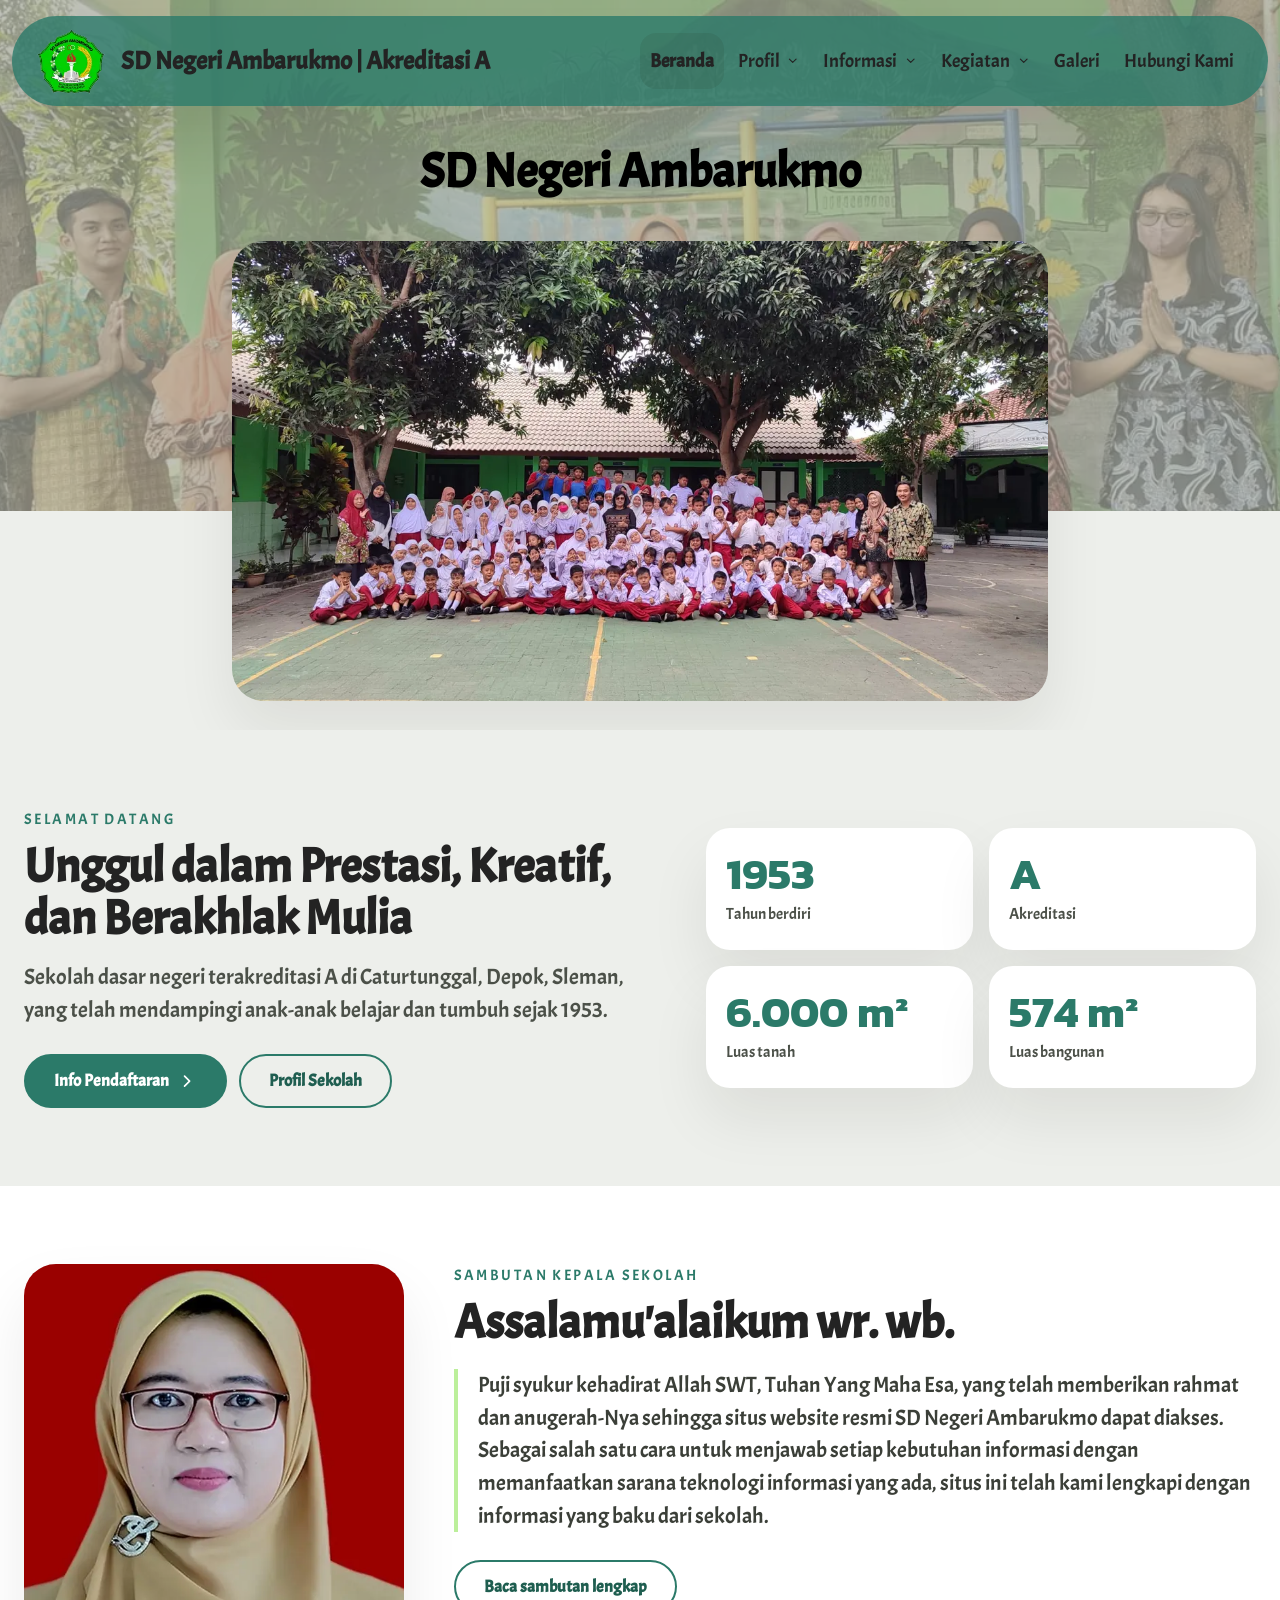
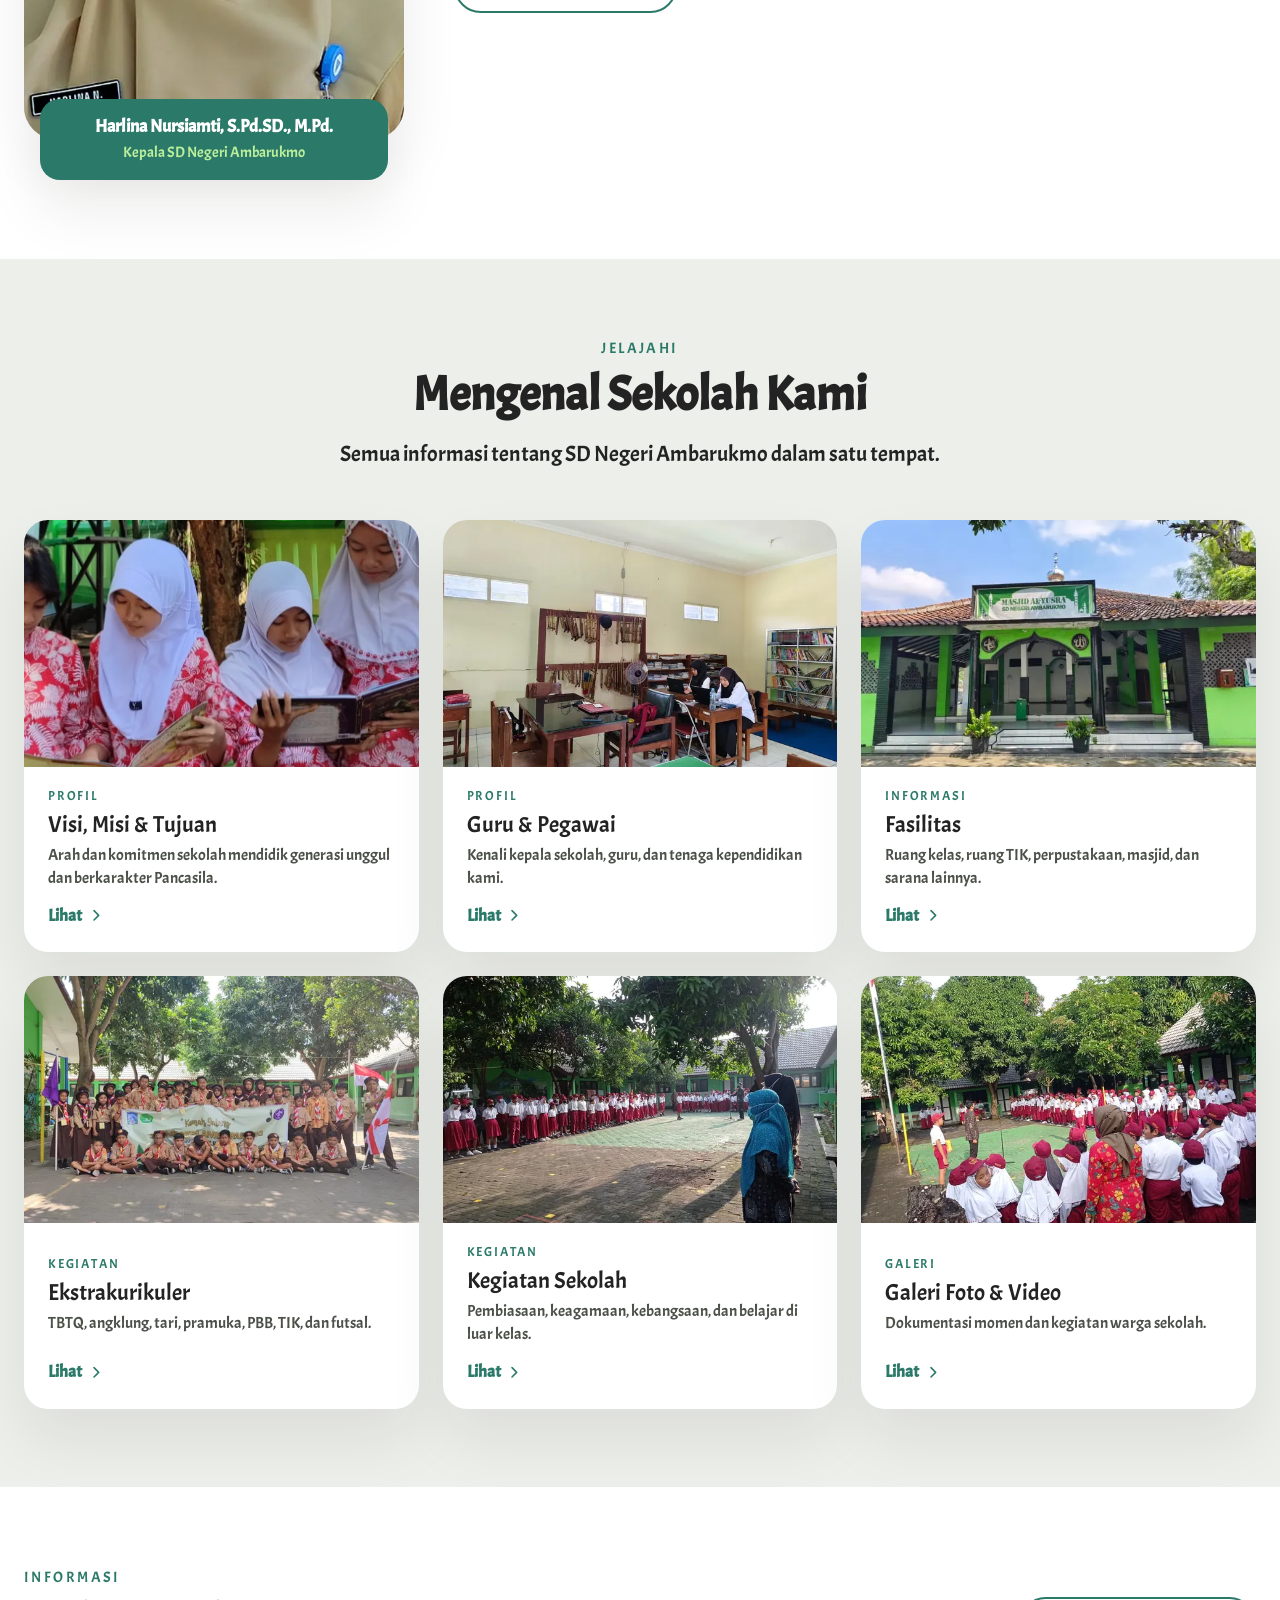
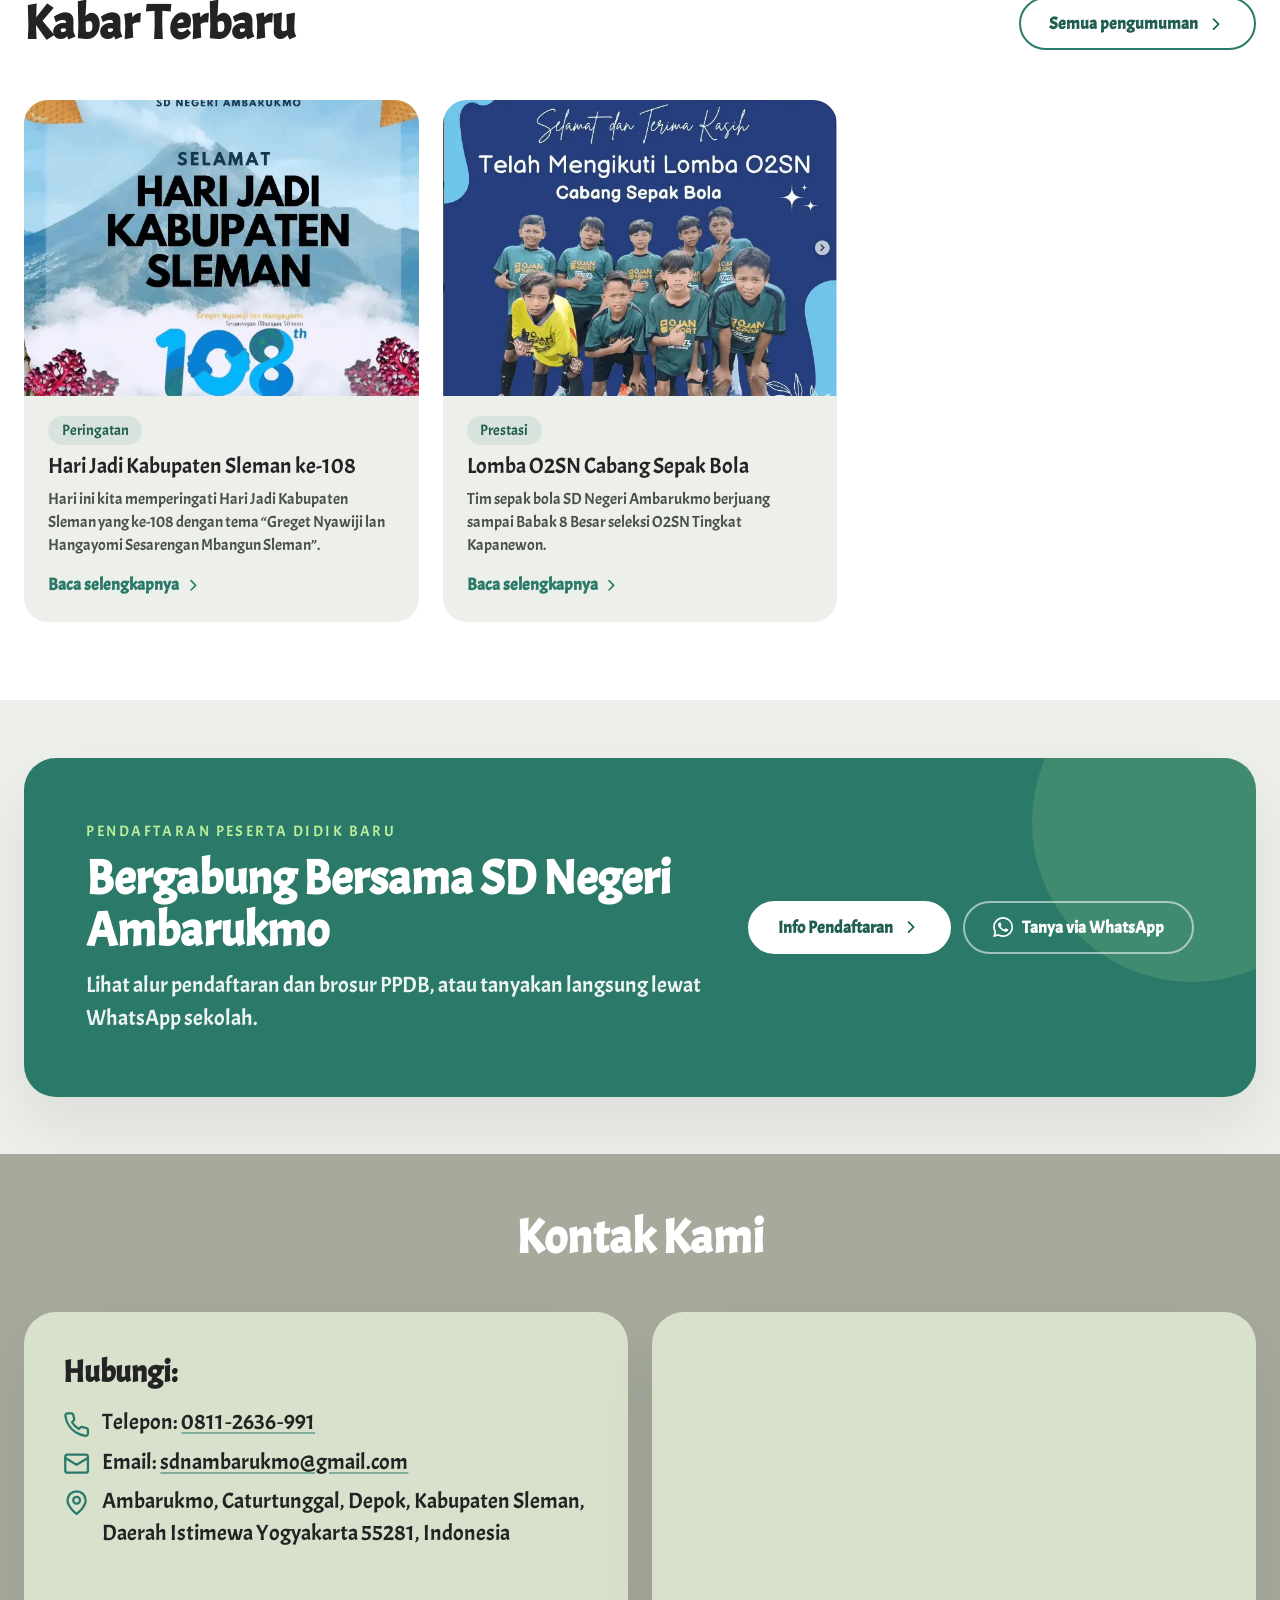
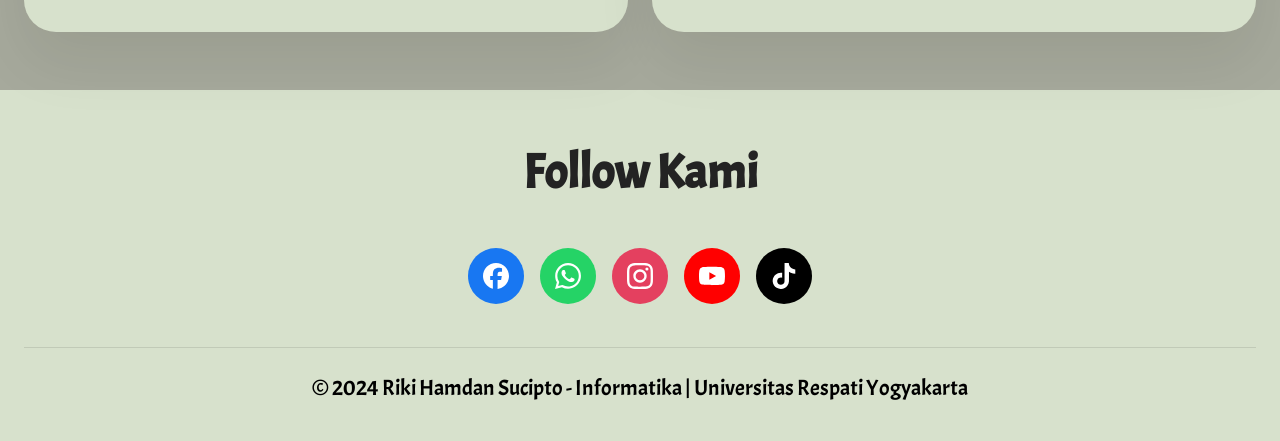
==== commit 86bf25dc: "Beranda: redesign homepage, replace "Sekilas Kegiatan" - Welcome intro with the school motto, short " ====
--- a/index.html
+++ b/index.html
@@ -12,8 +12,9 @@
 <meta property="og:image" content="assets/img/foto-bersama.webp">
 <link rel="icon" href="assets/img/logo-sd-2.webp" type="image/webp">
 <link rel="preload" href="assets/fonts/acme-400.woff2" as="font" type="font/woff2" crossorigin>
-<link rel="stylesheet" href="assets/css/style.css?v=d9c08ebc">
-<style>@media (max-width:767px){[style*="assets/img/bg-video.webp"]{background-image:url(assets/img/bg-video-640.webp)!important}[style*="assets/img/ganti-bg-sdn.webp"]{background-image:url(assets/img/ganti-bg-sdn-640.webp)!important}}</style>
+<link rel="stylesheet" href="assets/css/style.css?v=5cf691ba">
+<script src="assets/js/content.js?v=f4596e85" defer></script>
+<style>@media (max-width:767px){[style*="assets/img/ganti-bg-sdn.webp"]{background-image:url(assets/img/ganti-bg-sdn-640.webp)!important}}</style>
 <script>document.documentElement.classList.add('js')</script>
 </head>
 <body>
@@ -65,38 +66,158 @@
     <div class="ph hero__img"><img src="assets/img/foto-bersama.webp" srcset="assets/img/foto-bersama-640.webp 640w, assets/img/foto-bersama.webp 1200w" sizes="(max-width: 860px) 100vw, 816px" width="1200" height="676" alt="Foto bersama siswa dan guru di halaman SD Negeri Ambarukmo" fetchpriority="high" decoding="async"></div>
   </div>
 </section>
-<section class="section" style="background-image:url(assets/img/logo-sd.webp);--overlay:var(--sage);--overlay-opacity:0.9;padding-top:clamp(3rem,2rem + 2vw,4rem);padding-bottom:clamp(4rem,3rem + 4vw,9rem)" aria-labelledby="sambutan">
-  <div class="container">
-    <div class="welcome">
-      <div class="welcome__text d7" data-reveal>
-        <h2 class="sr-only" id="sambutan">Sambutan Kepala Sekolah</h2>
-        <p><b>Harlina Nursiamti, S.Pd.SD., M.Pd.</b></p>
-        <p>Assalamu'alaikum wr. wb.<br>Puji syukur kehadirat Allah SWT, Tuhan Yang Maha Esa, yang telah memberikan rahmat dan anugerah-Nya sehingga situs website resmi SD Negeri Ambarukmo dapat diakses. Sebagai salah satu cara untuk menjawab setiap kebutuhan informasi dengan memanfaatkan sarana teknologi informasi yang ada, situs ini telah kami lengkapi dengan informasi yang baku dari sekolah.</p>
-        <p>SD Negeri Ambarukmo berdiri sekitar tahun 1953, terletak di Desa Caturtunggal pada 7°46’48” LS dan 110°23’45” BT, dengan luas tanah 6.000 m² dan di atasnya berdiri bangunan seluas 574 m². Seluruh pendidik, tenaga kependidikan, dan komite sekolah berkomitmen mengelola sekolah untuk menciptakan peserta didik yang berkualitas, kreatif, dan berakhlak mulia. Pendidik dan tenaga kependidikan juga mempunyai peluang yang sama dalam mengakses, berpartisipasi, dan meningkatkan pengelolaan mutu sekolah.</p>
-        <p>Di era teknologi digital ini kami menyadari bahwa informasi yang begitu pesat sangat diperlukan, begitu pula berbagai sarana prasarana yang kondusif serta kebutuhan informasi bagi siswa, guru, orang tua, maupun masyarakat. Karena itu kami berusaha mewujudkan hal tersebut semaksimal mungkin. Semoga website ini dapat membantu dan bermanfaat, terutama untuk informasi yang berhubungan dengan pendidikan, ilmu pengetahuan, dan informasi seputar SD Negeri Ambarukmo.</p>
-        <p>Besar harapan kami, sarana ini dapat memberi manfaat bagi semua pihak di lingkup pendidikan dan pemerhati pendidikan, khususnya bagi SD Negeri Ambarukmo. Tak lupa, sebagai cara untuk berdemokrasi, kami juga berharap adanya masukan dan saran terkait website kami, supaya website ini dapat berkembang dengan baik.<br>Terima kasih atas kunjungannya, salam sukses untuk kita semua.<br>Wassalamu'alaikum wr. wb.</p>
-        <p>Hormat kami,<br>Kepala SD Negeri Ambarukmo</p>
-        <p><b>Harlina Nursiamti, S.Pd.SD., M.Pd.</b></p>
-      </div>
-      <div data-reveal style="--delay:150ms" class="ph welcome__img"><img src="assets/img/foto-kepsek-2.webp" width="726" height="697" alt="Harlina Nursiamti, Kepala SD Negeri Ambarukmo" loading="lazy" decoding="async"></div>
-    </div>
-  </div>
-</section>
-<section class="section parallax" style="background-image:url(assets/img/bg-video.webp);--overlay:var(--sage);--overlay-opacity:.8" aria-labelledby="sekilas">
-  <div class="container">
-    <h2 class="d2 title title--sm" id="sekilas" data-reveal><b>SEKILAS KEGIATAN</b></h2>
-    <div class="video-grid">
-      <div data-reveal style="--delay:0ms">
-        <button type="button" class="yt" data-id="W-Ch2rx0Jng" aria-label="Putar video: Sosialisasi Pemadam Kebakaran">
-          <img src="https://i.ytimg.com/vi/W-Ch2rx0Jng/hqdefault.jpg" alt="" loading="lazy" decoding="async" width="480" height="360"><svg class="yt__play" viewBox="0 0 68 48" aria-hidden="true"><path d="M66.5 7.7a8.5 8.5 0 0 0-6-6C55.2.3 34 .3 34 .3s-21.2 0-26.5 1.4a8.5 8.5 0 0 0-6 6C.1 13 .1 24 .1 24s0 11 1.4 16.3a8.5 8.5 0 0 0 6 6C12.8 47.7 34 47.7 34 47.7s21.2 0 26.5-1.4a8.5 8.5 0 0 0 6-6C67.9 35 67.9 24 67.9 24s0-11-1.4-16.3z" fill="#f00"/><path d="m45 24-18-10v20z" fill="#fff"/></svg>
-        </button>
-        <p class="video-caption d4">Sosialisasi Pemadam Kebakaran</p>
-      </div>
-      <div data-reveal style="--delay:120ms">
-        <button type="button" class="yt" data-id="mRiZIkrYxCs" aria-label="Putar video: Lomba 17 Agustus">
-          <img src="https://i.ytimg.com/vi/mRiZIkrYxCs/hqdefault.jpg" alt="" loading="lazy" decoding="async" width="480" height="360"><svg class="yt__play" viewBox="0 0 68 48" aria-hidden="true"><path d="M66.5 7.7a8.5 8.5 0 0 0-6-6C55.2.3 34 .3 34 .3s-21.2 0-26.5 1.4a8.5 8.5 0 0 0-6 6C.1 13 .1 24 .1 24s0 11 1.4 16.3a8.5 8.5 0 0 0 6 6C12.8 47.7 34 47.7 34 47.7s21.2 0 26.5-1.4a8.5 8.5 0 0 0 6-6C67.9 35 67.9 24 67.9 24s0-11-1.4-16.3z" fill="#f00"/><path d="m45 24-18-10v20z" fill="#fff"/></svg>
-        </button>
-        <p class="video-caption d4">Lomba 17 Agustus</p>
+<section class="section home-intro-sec" style="--bg-color:var(--light)" aria-labelledby="selamat-datang">
+  <div class="container">
+    <div class="home-intro">
+      <div class="home-intro__text" data-reveal>
+        <p class="eyebrow">Selamat Datang</p>
+        <h2 class="d2" id="selamat-datang"><b>Unggul dalam Prestasi, Kreatif, dan Berakhlak Mulia</b></h2>
+        <p class="d7">Sekolah dasar negeri terakreditasi A di Caturtunggal, Depok, Sleman, yang telah mendampingi anak-anak belajar dan tumbuh sejak 1953.</p>
+        <div class="home-intro__cta">
+          <a class="btn" href="pendaftaran.html">Info Pendaftaran <svg viewBox="0 0 24 24" fill="none" stroke="currentColor" stroke-width="2" stroke-linecap="round" stroke-linejoin="round" aria-hidden="true"><path d="m9 18 6-6-6-6"/></svg></a>
+          <a class="btn btn--outline" href="visi-misi.html">Profil Sekolah</a>
+        </div>
+      </div>
+      <ul class="stats home-stats" data-reveal style="--delay:120ms">
+        <li><b>1953</b><span>Tahun berdiri</span></li>
+        <li><b>A</b><span>Akreditasi</span></li>
+        <li><b>6.000 m²</b><span>Luas tanah</span></li>
+        <li><b>574 m²</b><span>Luas bangunan</span></li>
+      </ul>
+    </div>
+  </div>
+</section>
+<section class="section principal-sec" style="--bg-color:#fff" aria-labelledby="sambutan">
+  <div class="container">
+    <div class="principal">
+      <figure class="principal__photo" data-reveal>
+        <div class="ph principal__img"><img src="assets/img/foto-kepsek-2.webp" width="726" height="697" alt="Harlina Nursiamti, Kepala SD Negeri Ambarukmo" loading="lazy" decoding="async"></div>
+        <figcaption class="principal__name"><b>Harlina Nursiamti, S.Pd.SD., M.Pd.</b><span>Kepala SD Negeri Ambarukmo</span></figcaption>
+      </figure>
+      <div class="principal__body" data-reveal style="--delay:120ms">
+        <p class="eyebrow">Sambutan Kepala Sekolah</p>
+        <h2 class="d2" id="sambutan"><b>Assalamu'alaikum wr. wb.</b></h2>
+        <div class="principal__text d7">
+          <p class="principal__lead">Puji syukur kehadirat Allah SWT, Tuhan Yang Maha Esa, yang telah memberikan rahmat dan anugerah-Nya sehingga situs website resmi SD Negeri Ambarukmo dapat diakses. Sebagai salah satu cara untuk menjawab setiap kebutuhan informasi dengan memanfaatkan sarana teknologi informasi yang ada, situs ini telah kami lengkapi dengan informasi yang baku dari sekolah.</p>
+          <div class="principal__more" id="sambutan-lengkap">
+            <p>SD Negeri Ambarukmo berdiri sekitar tahun 1953, terletak di Desa Caturtunggal pada 7°46’48” LS dan 110°23’45” BT, dengan luas tanah 6.000 m² dan di atasnya berdiri bangunan seluas 574 m². Seluruh pendidik, tenaga kependidikan, dan komite sekolah berkomitmen mengelola sekolah untuk menciptakan peserta didik yang berkualitas, kreatif, dan berakhlak mulia. Pendidik dan tenaga kependidikan juga mempunyai peluang yang sama dalam mengakses, berpartisipasi, dan meningkatkan pengelolaan mutu sekolah.</p>
+            <p>Di era teknologi digital ini kami menyadari bahwa informasi yang begitu pesat sangat diperlukan, begitu pula berbagai sarana prasarana yang kondusif serta kebutuhan informasi bagi siswa, guru, orang tua, maupun masyarakat. Karena itu kami berusaha mewujudkan hal tersebut semaksimal mungkin. Semoga website ini dapat membantu dan bermanfaat, terutama untuk informasi yang berhubungan dengan pendidikan, ilmu pengetahuan, dan informasi seputar SD Negeri Ambarukmo.</p>
+            <p>Besar harapan kami, sarana ini dapat memberi manfaat bagi semua pihak di lingkup pendidikan dan pemerhati pendidikan, khususnya bagi SD Negeri Ambarukmo. Tak lupa, sebagai cara untuk berdemokrasi, kami juga berharap adanya masukan dan saran terkait website kami, supaya website ini dapat berkembang dengan baik.<br>Terima kasih atas kunjungannya, salam sukses untuk kita semua.<br>Wassalamu'alaikum wr. wb.</p>
+            <p class="principal__sign">Hormat kami,<br>Kepala SD Negeri Ambarukmo<br><b>Harlina Nursiamti, S.Pd.SD., M.Pd.</b></p>
+          </div>
+        </div>
+        <button type="button" class="btn btn--outline principal__toggle" aria-expanded="false" aria-controls="sambutan-lengkap" data-more="Baca sambutan lengkap" data-less="Tutup sambutan">Baca sambutan lengkap</button>
+      </div>
+    </div>
+  </div>
+</section>
+<section class="section" style="--bg-color:var(--light)" aria-labelledby="jelajahi">
+  <div class="container">
+    <header class="section-head" data-reveal>
+      <p class="eyebrow">Jelajahi</p>
+      <h2 class="d2" id="jelajahi"><b>Mengenal Sekolah Kami</b></h2>
+      <p class="d7">Semua informasi tentang SD Negeri Ambarukmo dalam satu tempat.</p>
+    </header>
+    <div class="explore-grid">
+      <a class="explore-card" href="visi-misi.html" data-reveal style="--delay:0ms">
+        <div class="ph explore-card__img"><img src="assets/img/foto-visi.webp" width="803" height="894" alt="" loading="lazy" decoding="async"></div>
+        <span class="explore-card__body">
+          <span class="explore-card__kat">Profil</span>
+          <span class="explore-card__title">Visi, Misi &amp; Tujuan</span>
+          <span class="explore-card__desc">Arah dan komitmen sekolah mendidik generasi unggul dan berkarakter Pancasila.</span>
+          <span class="explore-card__more">Lihat <svg viewBox="0 0 24 24" fill="none" stroke="currentColor" stroke-width="2" stroke-linecap="round" stroke-linejoin="round" aria-hidden="true"><path d="m9 18 6-6-6-6"/></svg></span>
+        </span>
+      </a>
+      <a class="explore-card" href="guru-pegawai.html" data-reveal style="--delay:80ms">
+        <div class="ph explore-card__img"><img src="assets/img/gr1.webp" srcset="assets/img/gr1-640.webp 640w, assets/img/gr1.webp 1200w" sizes="(max-width: 639px) 40vw, (max-width: 991px) 50vw, 400px" width="1200" height="900" alt="" loading="lazy" decoding="async"></div>
+        <span class="explore-card__body">
+          <span class="explore-card__kat">Profil</span>
+          <span class="explore-card__title">Guru &amp; Pegawai</span>
+          <span class="explore-card__desc">Kenali kepala sekolah, guru, dan tenaga kependidikan kami.</span>
+          <span class="explore-card__more">Lihat <svg viewBox="0 0 24 24" fill="none" stroke="currentColor" stroke-width="2" stroke-linecap="round" stroke-linejoin="round" aria-hidden="true"><path d="m9 18 6-6-6-6"/></svg></span>
+        </span>
+      </a>
+      <a class="explore-card" href="fasilitas.html" data-reveal style="--delay:160ms">
+        <div class="ph explore-card__img"><img src="assets/img/msjd.webp" width="595" height="446" alt="" loading="lazy" decoding="async"></div>
+        <span class="explore-card__body">
+          <span class="explore-card__kat">Informasi</span>
+          <span class="explore-card__title">Fasilitas</span>
+          <span class="explore-card__desc">Ruang kelas, ruang TIK, perpustakaan, masjid, dan sarana lainnya.</span>
+          <span class="explore-card__more">Lihat <svg viewBox="0 0 24 24" fill="none" stroke="currentColor" stroke-width="2" stroke-linecap="round" stroke-linejoin="round" aria-hidden="true"><path d="m9 18 6-6-6-6"/></svg></span>
+        </span>
+      </a>
+      <a class="explore-card" href="ekstrakurikuler.html" data-reveal style="--delay:0ms">
+        <div class="ph explore-card__img"><img src="assets/img/pramuka-1.webp" srcset="assets/img/pramuka-1-640.webp 640w, assets/img/pramuka-1.webp 1200w" sizes="(max-width: 639px) 40vw, (max-width: 991px) 50vw, 400px" width="1200" height="676" alt="" loading="lazy" decoding="async"></div>
+        <span class="explore-card__body">
+          <span class="explore-card__kat">Kegiatan</span>
+          <span class="explore-card__title">Ekstrakurikuler</span>
+          <span class="explore-card__desc">TBTQ, angklung, tari, pramuka, PBB, TIK, dan futsal.</span>
+          <span class="explore-card__more">Lihat <svg viewBox="0 0 24 24" fill="none" stroke="currentColor" stroke-width="2" stroke-linecap="round" stroke-linejoin="round" aria-hidden="true"><path d="m9 18 6-6-6-6"/></svg></span>
+        </span>
+      </a>
+      <a class="explore-card" href="kegiatan-sekolah.html" data-reveal style="--delay:80ms">
+        <div class="ph explore-card__img"><img src="assets/img/1683005068651.webp" srcset="assets/img/1683005068651-640.webp 640w, assets/img/1683005068651.webp 1600w" sizes="(max-width: 639px) 40vw, (max-width: 991px) 50vw, 400px" width="1600" height="1197" alt="" loading="lazy" decoding="async"></div>
+        <span class="explore-card__body">
+          <span class="explore-card__kat">Kegiatan</span>
+          <span class="explore-card__title">Kegiatan Sekolah</span>
+          <span class="explore-card__desc">Pembiasaan, keagamaan, kebangsaan, dan belajar di luar kelas.</span>
+          <span class="explore-card__more">Lihat <svg viewBox="0 0 24 24" fill="none" stroke="currentColor" stroke-width="2" stroke-linecap="round" stroke-linejoin="round" aria-hidden="true"><path d="m9 18 6-6-6-6"/></svg></span>
+        </span>
+      </a>
+      <a class="explore-card" href="galeri.html" data-reveal style="--delay:160ms">
+        <div class="ph explore-card__img"><img src="assets/img/upacara.webp" srcset="assets/img/upacara-640.webp 640w, assets/img/upacara.webp 1200w" sizes="(max-width: 639px) 40vw, (max-width: 991px) 50vw, 400px" width="1200" height="898" alt="" loading="lazy" decoding="async"></div>
+        <span class="explore-card__body">
+          <span class="explore-card__kat">Galeri</span>
+          <span class="explore-card__title">Galeri Foto &amp; Video</span>
+          <span class="explore-card__desc">Dokumentasi momen dan kegiatan warga sekolah.</span>
+          <span class="explore-card__more">Lihat <svg viewBox="0 0 24 24" fill="none" stroke="currentColor" stroke-width="2" stroke-linecap="round" stroke-linejoin="round" aria-hidden="true"><path d="m9 18 6-6-6-6"/></svg></span>
+        </span>
+      </a>
+    </div>
+  </div>
+</section>
+<section class="section" style="--bg-color:#fff" aria-labelledby="kabar">
+  <div class="container">
+    <header class="section-head section-head--row" data-reveal>
+      <div>
+        <p class="eyebrow">Informasi</p>
+        <h2 class="d2" id="kabar"><b>Kabar Terbaru</b></h2>
+      </div>
+      <a class="btn btn--outline" href="pengumuman.html">Semua pengumuman <svg viewBox="0 0 24 24" fill="none" stroke="currentColor" stroke-width="2" stroke-linecap="round" stroke-linejoin="round" aria-hidden="true"><path d="m9 18 6-6-6-6"/></svg></a>
+    </header>
+    <div class="home-news" data-dyn="pengumuman-home">
+      <a class="news-card" href="pengumuman.html" data-reveal style="--delay:0ms">
+        <div class="ph news-card__img"><img src="assets/img/ultah-sleman-sdn.webp" width="640" height="635" alt="Hari Jadi Kabupaten Sleman ke-108" loading="lazy" decoding="async"></div>
+        <span class="news-card__body">
+          <span class="news-card__meta"><span class="pill">Peringatan</span></span>
+          <span class="news-card__title">Hari Jadi Kabupaten Sleman ke-108</span>
+          <span class="news-card__desc">Hari ini kita memperingati Hari Jadi Kabupaten Sleman yang ke-108 dengan tema “Greget Nyawiji lan Hangayomi Sesarengan Mbangun Sleman”.</span>
+          <span class="news-card__more">Baca selengkapnya <svg viewBox="0 0 24 24" fill="none" stroke="currentColor" stroke-width="2" stroke-linecap="round" stroke-linejoin="round" aria-hidden="true"><path d="m9 18 6-6-6-6"/></svg></span>
+        </span>
+      </a>
+      <a class="news-card" href="pengumuman.html" data-reveal style="--delay:80ms">
+        <div class="ph news-card__img"><img src="assets/img/sepak-bola-sdn.webp" width="643" height="637" alt="Lomba O2SN Cabang Sepak Bola" loading="lazy" decoding="async"></div>
+        <span class="news-card__body">
+          <span class="news-card__meta"><span class="pill">Prestasi</span></span>
+          <span class="news-card__title">Lomba O2SN Cabang Sepak Bola</span>
+          <span class="news-card__desc">Tim sepak bola SD Negeri Ambarukmo berjuang sampai Babak 8 Besar seleksi O2SN Tingkat Kapanewon.</span>
+          <span class="news-card__more">Baca selengkapnya <svg viewBox="0 0 24 24" fill="none" stroke="currentColor" stroke-width="2" stroke-linecap="round" stroke-linejoin="round" aria-hidden="true"><path d="m9 18 6-6-6-6"/></svg></span>
+        </span>
+      </a>
+    </div>
+  </div>
+</section>
+<section class="section section--tight" style="--bg-color:var(--light)" aria-labelledby="ppdb">
+  <div class="container">
+    <div class="ppdb-band" data-reveal>
+      <div class="ppdb-band__text">
+        <p class="eyebrow">Pendaftaran Peserta Didik Baru</p>
+        <h2 class="d2" id="ppdb"><b>Bergabung Bersama SD Negeri Ambarukmo</b></h2>
+        <p class="d7">Lihat alur pendaftaran dan brosur PPDB, atau tanyakan langsung lewat WhatsApp sekolah.</p>
+      </div>
+      <div class="ppdb-band__cta">
+        <a class="btn btn--light" href="pendaftaran.html">Info Pendaftaran <svg viewBox="0 0 24 24" fill="none" stroke="currentColor" stroke-width="2" stroke-linecap="round" stroke-linejoin="round" aria-hidden="true"><path d="m9 18 6-6-6-6"/></svg></a>
+        <a class="btn btn--ghost" href="https://wa.me/6281328783862" target="_blank" rel="noopener"><svg viewBox="0 0 24 24" fill="currentColor" aria-hidden="true"><path d="M17.472 14.382c-.297-.149-1.758-.867-2.03-.967-.273-.099-.471-.148-.67.15-.197.297-.767.966-.94 1.164-.173.199-.347.223-.644.075-.297-.15-1.255-.463-2.39-1.475-.883-.788-1.48-1.761-1.653-2.059-.173-.297-.018-.458.13-.606.134-.133.298-.347.446-.52.149-.174.198-.298.298-.497.099-.198.05-.371-.025-.52-.075-.149-.669-1.612-.916-2.207-.242-.579-.487-.5-.669-.51-.173-.008-.371-.01-.57-.01-.198 0-.52.074-.792.372-.272.297-1.04 1.016-1.04 2.479 0 1.462 1.065 2.875 1.213 3.074.149.198 2.096 3.2 5.077 4.487.709.306 1.262.489 1.694.625.712.227 1.36.195 1.871.118.571-.085 1.758-.719 2.006-1.413.248-.694.248-1.289.173-1.413-.074-.124-.272-.198-.57-.347m-5.421 7.403h-.004a9.87 9.87 0 01-5.031-1.378l-.361-.214-3.741.982.998-3.648-.235-.374a9.86 9.86 0 01-1.51-5.26c.001-5.45 4.436-9.884 9.888-9.884 2.64 0 5.122 1.03 6.988 2.898a9.825 9.825 0 012.893 6.994c-.003 5.45-4.437 9.884-9.885 9.884m8.413-18.297A11.815 11.815 0 0012.05 0C5.495 0 .16 5.335.157 11.892c0 2.096.547 4.142 1.588 5.945L.057 24l6.305-1.654a11.882 11.882 0 005.683 1.448h.005c6.554 0 11.89-5.335 11.893-11.893a11.821 11.821 0 00-3.48-8.413Z"/></svg>Tanya via WhatsApp</a>
       </div>
     </div>
   </div>
@@ -134,6 +255,6 @@
     <p class="copyright d7">© 2024 Riki Hamdan Sucipto - Informatika | Universitas Respati Yogyakarta</p>
   </div>
 </footer>
-<script src="assets/js/main.js?v=ad263954" defer></script>
+<script src="assets/js/main.js?v=32d5969f" defer></script>
 </body>
 </html>
--- a/assets/css/style.css
+++ b/assets/css/style.css
@@ -145,11 +145,6 @@
 .hero__img{max-width:816px;margin-inline:auto;aspect-ratio:1694/954;box-shadow:var(--shadow)}
 
 /* ---------- sambutan (image05) ---------- */
-.welcome{display:grid;gap:2.5rem;align-items:start}
-.welcome__text{text-align:left}
-.welcome__text p+p{margin-top:1.5em}
-.welcome__img{aspect-ratio:896/860}
-@media (min-width:992px){.welcome{grid-template-columns:2fr 1fr}.welcome__img{position:sticky;top:calc(var(--menu-h) + 2rem)}}
 @media (max-width:991px){.welcome__img{order:-1;max-width:420px;width:100%;margin-inline:auto}}
 
 /* ---------- video ---------- */
@@ -162,6 +157,8 @@
 .yt__play{position:absolute;left:50%;top:50%;width:72px;height:50px;transform:translate(-50%,-50%);transition:transform .3s var(--ease)}
 .yt:hover .yt__play{transform:translate(-50%,-50%) scale(1.1)}
 .yt iframe{position:absolute;inset:0;width:100%;height:100%;border:0}
+.yt__fallback{position:absolute;left:50%;bottom:1rem;transform:translateX(-50%);padding:.5rem 1.1rem;border-radius:100px;background:#f00;color:#fff;font-weight:700;text-decoration:none;box-shadow:0 6px 16px rgba(0,0,0,.3);z-index:2}
+.yt__fallback:hover{background:#c00;color:#fff}
 .video-caption{text-align:center;padding-top:.75rem}
 
 /* ---------- kontak (contacts02) ---------- */
@@ -462,6 +459,72 @@
 .photo-grid__img{aspect-ratio:4/3;border-radius:1.25rem;box-shadow:var(--shadow)}
 .video-feature{max-width:860px;margin:clamp(2rem,1.5rem + 2vw,3.5rem) auto 0}
 
+/* ---------- halaman galeri & hubungi kami ---------- */
+.stats--3{grid-template-columns:repeat(3,1fr)}
+@media (max-width:639px){.stats--3{grid-template-columns:1fr}}
+.album-grid{display:grid;gap:clamp(1rem,.75rem + 1vw,1.75rem);grid-template-columns:repeat(2,1fr)}
+@media (min-width:640px){.album-grid{grid-template-columns:repeat(3,1fr)}}
+@media (min-width:992px){.album-grid{grid-template-columns:repeat(4,1fr)}}
+.album{display:flex;flex-direction:column;gap:.75rem}
+.album__cover{position:relative;padding:0;border:0;cursor:zoom-in;width:100%;aspect-ratio:1/1;border-radius:1.25rem;overflow:hidden;background:rgba(27,31,10,.06);box-shadow:var(--shadow);transition:transform .35s var(--ease),box-shadow .35s var(--ease)}
+.album__cover img{width:100%;height:100%;object-fit:cover;transition:transform .6s var(--ease)}
+.album__cover:hover{transform:translateY(-4px);box-shadow:var(--shadow-hover)}
+.album__cover:hover img{transform:scale(1.06)}
+.album__count{position:absolute;left:.75rem;bottom:.75rem;padding:.3rem .7rem;border-radius:100px;background:rgba(27,31,10,.78);color:#fff;font-size:.85rem;font-weight:700}
+.album__title{font-family:var(--font-display);font-weight:700;font-size:clamp(1rem,.9rem + .3vw,1.2rem);line-height:1.25;color:var(--text);margin:0;text-align:center}
+
+.video-cards{display:grid;gap:clamp(.75rem,.5rem + 1vw,1.75rem);grid-template-columns:repeat(2,1fr)}
+@media (min-width:640px){.video-cards{grid-template-columns:repeat(2,1fr)}}
+@media (min-width:992px){.video-cards{grid-template-columns:repeat(3,1fr)}}
+.video-card{display:flex;flex-direction:column;gap:.6rem;background:#fff;border-radius:1.25rem;padding:.6rem;box-shadow:var(--shadow);transition:transform .35s var(--ease),box-shadow .35s var(--ease)}
+.video-card:hover{transform:translateY(-4px);box-shadow:var(--shadow-hover)}
+.video-card .yt{border-radius:1rem}
+.video-card__title{margin:0 .25rem .4rem;font-size:.9rem;line-height:1.3;color:var(--text);font-weight:700}
+@media (min-width:640px){.video-card{gap:1rem;padding:1rem;border-radius:1.5rem}.video-card__title{font-size:1rem;margin-bottom:.5rem}}
+
+/* hubungi kami */
+.contact-cards{display:grid;gap:clamp(.75rem,.5rem + 1vw,1.25rem);grid-template-columns:1fr}
+@media (min-width:640px){.contact-cards{grid-template-columns:repeat(2,1fr)}}
+@media (min-width:992px){.contact-cards{grid-template-columns:repeat(4,1fr)}}
+.contact-card{display:flex;flex-direction:column;gap:.5rem;padding:1.5rem;border-radius:1.5rem;background:#fff;color:var(--text);text-decoration:none;box-shadow:var(--shadow);border:1px solid rgba(35,35,35,.06);transition:transform .3s var(--ease),box-shadow .3s var(--ease)}
+.contact-card:hover{transform:translateY(-5px);box-shadow:var(--shadow-hover);color:var(--text)}
+.contact-card__icon{display:grid;place-items:center;width:2.75rem;height:2.75rem;border-radius:1rem;background:rgba(43,122,105,.1);color:var(--primary);margin-bottom:.5rem}
+.contact-card__icon svg{width:1.5rem;height:1.5rem}
+.contact-card__label{font-size:.9rem;letter-spacing:.08em;text-transform:uppercase;color:#4b5048}
+.contact-card__value{font-family:var(--font-display);font-size:1.15rem;line-height:1.3;color:var(--text)}
+.contact-card__action{margin-top:auto;display:inline-flex;align-items:center;gap:.4rem;color:var(--primary);font-weight:700;font-size:.95rem}
+.contact-card__action svg{width:1.1em;height:1.1em;transition:transform .25s var(--ease)}
+.contact-card:hover .contact-card__action svg{transform:translateX(4px)}
+.contact-card--primary{background:var(--primary);color:#fff}
+.contact-card--primary:hover{color:#fff}
+.contact-card--primary .contact-card__icon{background:rgba(255,255,255,.14);color:#fff}
+.contact-card--primary .contact-card__label,.contact-card--primary .contact-card__action{color:var(--mint)}
+.contact-card--primary .contact-card__value{color:#fff}
+
+.location{display:grid;gap:0;border-radius:var(--radius);overflow:hidden;background:#fff;box-shadow:var(--shadow)}
+@media (min-width:900px){.location{grid-template-columns:1.4fr 1fr}}
+.location__map{min-height:320px}
+.location__map iframe{width:100%;height:100%;min-height:320px;border:0;display:block}
+.location__card{display:flex;flex-direction:column;align-items:flex-start;gap:1rem;padding:clamp(1.75rem,1.25rem + 2vw,2.75rem);background:var(--sage)}
+.location__card p{color:#3b3f38;line-height:1.6}
+
+.social-cards{display:grid;gap:clamp(.75rem,.5rem + 1vw,1.25rem);grid-template-columns:1fr}
+@media (min-width:640px){.social-cards{grid-template-columns:repeat(2,1fr)}}
+@media (min-width:1100px){.social-cards{grid-template-columns:repeat(4,1fr)}}
+.social-card{position:relative;display:flex;align-items:center;gap:1rem;padding:1.25rem 1.5rem;border-radius:1.5rem;background:#fff;color:var(--text);text-decoration:none;box-shadow:var(--shadow);overflow:hidden;isolation:isolate;transition:transform .3s var(--ease),box-shadow .3s var(--ease),color .3s}
+.social-card::before{content:"";position:absolute;inset:0;background:var(--c);transform:translateY(100%);transition:transform .3s var(--ease);z-index:-1}
+.social-card:hover{color:#fff;transform:translateY(-4px);box-shadow:var(--shadow-hover)}
+.social-card:hover::before{transform:translateY(0)}
+.social-card__icon{display:grid;place-items:center;width:3rem;height:3rem;border-radius:1rem;background:var(--c);color:#fff;flex:none;transition:background-color .3s}
+.social-card__icon svg{width:1.6rem;height:1.6rem;fill:currentColor}
+.social-card:hover .social-card__icon{background:rgba(255,255,255,.18)}
+.social-card b{display:block;font-family:var(--font-display);font-size:1.1rem;line-height:1.2}
+.social-card small{display:block;color:#4b5048;font-size:.9rem;margin-top:.15rem;transition:color .3s}
+.social-card:hover small{color:rgba(255,255,255,.85)}
+.social-card__go{margin-left:auto;color:var(--primary);transition:color .3s,transform .25s var(--ease)}
+.social-card__go svg{width:1.2em;height:1.2em}
+.social-card:hover .social-card__go{color:#fff;transform:translateX(4px)}
+
 /* ---------- lightbox ---------- */
 .lightbox{position:fixed;inset:0;z-index:3000;display:flex;align-items:center;justify-content:center;background:rgba(20,24,18,.94);opacity:0;visibility:hidden;transition:opacity .3s var(--ease),visibility .3s}
 .lightbox.is-open{opacity:1;visibility:visible}
@@ -491,3 +554,79 @@
   .js [data-reveal]{opacity:1;transform:none}
   .slider__track{scroll-behavior:auto}
 }
+
+/* ---------- beranda ---------- */
+.btn--outline{background:transparent;color:var(--primary-dark)}
+.btn--outline:hover{background:var(--primary);color:#fff}
+.home-intro{display:grid;gap:clamp(2rem,1.5rem + 2vw,3.5rem);align-items:center}
+@media (min-width:992px){.home-intro{grid-template-columns:1.15fr 1fr}}
+.home-intro__text h2{color:var(--text)}
+.home-intro__text .d7{margin-top:1rem;color:#4b5048;max-width:36em}
+.home-intro__cta{display:flex;flex-wrap:wrap;gap:.75rem;margin-top:1.75rem}
+.home-stats{margin:0;grid-template-columns:repeat(2,1fr)!important}
+.home-stats li{padding:1.5rem 1.25rem;text-align:left}
+
+.principal{display:grid;gap:clamp(2rem,1.5rem + 2vw,4rem);align-items:start}
+@media (min-width:768px){.principal{grid-template-columns:minmax(260px,380px) 1fr}}
+.principal__photo{position:relative;margin:0;max-width:300px;width:100%;justify-self:center}
+@media (min-width:768px){.principal__photo{max-width:380px}}
+@media (min-width:768px){.principal__photo{position:sticky;top:calc(var(--menu-h) + 2rem)}}
+.principal__img{aspect-ratio:4/5;box-shadow:var(--shadow)}
+.principal__img img{object-position:50% 20%}
+.principal__name{position:relative;margin:-2.5rem 1rem 0;padding:1rem 1.25rem;border-radius:1.25rem;background:var(--primary);color:#fff;box-shadow:var(--shadow);text-align:center}
+.principal__name b{display:block;font-size:1.1rem;line-height:1.3}
+.principal__name span{display:block;margin-top:.2rem;font-size:.95rem;color:var(--mint)}
+.principal__body h2{color:var(--text);margin-bottom:1.25rem}
+.principal__text p{color:#3b3f38}
+.principal__text p+p,.principal__more p{margin-top:1.1em}
+.principal__lead{position:relative;padding-left:1.25rem;border-left:4px solid var(--mint)}
+.js .principal__more{display:none}
+.js .principal__more.is-open{display:block}
+.principal__sign{color:var(--text)!important}
+.principal__toggle{display:none;margin-top:1.75rem}
+.js .principal__toggle{display:inline-flex}
+
+.explore-grid{display:grid;gap:clamp(1rem,.75rem + 1vw,1.5rem)}
+@media (min-width:640px){.explore-grid{grid-template-columns:repeat(2,1fr)}}
+@media (min-width:992px){.explore-grid{grid-template-columns:repeat(3,1fr)}}
+.explore-card{display:grid;grid-template-columns:38% 1fr;border-radius:1.5rem;overflow:hidden;background:#fff;box-shadow:var(--shadow);color:var(--text);text-decoration:none;transition:transform .3s var(--ease),box-shadow .3s}
+@media (min-width:640px){.explore-card{grid-template-columns:1fr}}
+.explore-card:hover{color:var(--text);transform:translateY(-4px);box-shadow:var(--shadow-hover)}
+.explore-card:hover .ph img{transform:scale(1.05)}
+.explore-card__img{border-radius:0;height:100%;min-height:8.5rem}
+@media (min-width:640px){.explore-card__img{aspect-ratio:16/10;height:auto;min-height:0}}
+.explore-card__body{display:flex;flex-direction:column;gap:.3rem;padding:1rem 1.1rem 1.1rem}
+@media (min-width:640px){.explore-card__body{padding:1.25rem 1.5rem 1.5rem}}
+.explore-card__kat{font-size:.8rem;letter-spacing:.14em;text-transform:uppercase;color:var(--primary)}
+.explore-card__title{font-size:clamp(1.2rem,1.1rem + .4vw,1.45rem);line-height:1.25}
+.explore-card__desc{font-size:1rem;line-height:1.45;color:#4b5048}
+.explore-card__more{display:inline-flex;align-items:center;gap:.3rem;margin-top:auto;padding-top:.5rem;color:var(--primary);font-weight:700}
+.explore-card__more svg{width:1.1em;height:1.1em;transition:transform .25s var(--ease)}
+.explore-card:hover .explore-card__more svg{transform:translateX(4px)}
+
+.section-head--row{max-width:none;display:flex;flex-wrap:wrap;align-items:flex-end;justify-content:space-between;gap:1rem 2rem;text-align:left}
+.section-head--row h2{color:var(--text)}
+.home-news{display:grid;gap:clamp(1rem,.75rem + 1vw,1.5rem)}
+@media (min-width:768px){.home-news{grid-template-columns:repeat(2,1fr)}}
+@media (min-width:992px){.home-news{grid-template-columns:repeat(3,1fr)}}
+.news-card{display:grid;grid-template-columns:38% 1fr;border-radius:1.5rem;overflow:hidden;background:var(--light);color:var(--text);text-decoration:none;transition:transform .3s var(--ease),box-shadow .3s}
+.news-card:hover{color:var(--text);transform:translateY(-4px);box-shadow:var(--shadow-hover)}
+.news-card:hover .ph img{transform:scale(1.05)}
+.news-card__img{border-radius:0;height:100%;min-height:9rem}
+@media (min-width:768px){.news-card{display:flex;flex-direction:column}.news-card__img{aspect-ratio:4/3;height:auto;min-height:0}}
+.news-card__img--empty{display:grid;place-items:center;background:var(--sage)}
+.news-card__img--empty img{width:60%;max-width:9rem;height:auto;object-fit:contain;opacity:.55}
+.news-card__body{display:flex;flex:1;flex-direction:column;gap:.35rem;padding:1rem 1.1rem 1.1rem}
+@media (min-width:768px){.news-card__body{gap:.45rem;padding:1.25rem 1.5rem 1.5rem}}
+.news-card__meta{display:flex;flex-wrap:wrap;align-items:center;gap:.4rem .75rem;font-size:.95rem;color:#4b5048}
+.news-card__title{font-size:clamp(1.2rem,1.1rem + .4vw,1.4rem);line-height:1.25}
+.news-card__desc{display:-webkit-box;-webkit-line-clamp:3;-webkit-box-orient:vertical;overflow:hidden;font-size:1rem;line-height:1.45;color:#4b5048}
+.news-card__more{display:inline-flex;align-items:center;gap:.3rem;margin-top:auto;padding-top:.5rem;color:var(--primary);font-weight:700}
+.news-card__more svg{width:1.1em;height:1.1em}
+
+.ppdb-band{position:relative;overflow:hidden;display:grid;gap:1.75rem;align-items:center;padding:clamp(2rem,1.5rem + 3vw,4rem);border-radius:var(--radius);background:var(--primary);color:#fff;box-shadow:var(--shadow);isolation:isolate}
+.ppdb-band::after{content:"";position:absolute;z-index:-1;right:-6rem;top:-6rem;width:20rem;height:20rem;border-radius:50%;background:rgba(188,239,155,.14)}
+@media (min-width:992px){.ppdb-band{grid-template-columns:1.4fr auto}}
+.ppdb-band .eyebrow{color:var(--mint)}
+.ppdb-band .d7{margin-top:.75rem;opacity:.92}
+.ppdb-band__cta{display:flex;flex-wrap:wrap;gap:.75rem}
